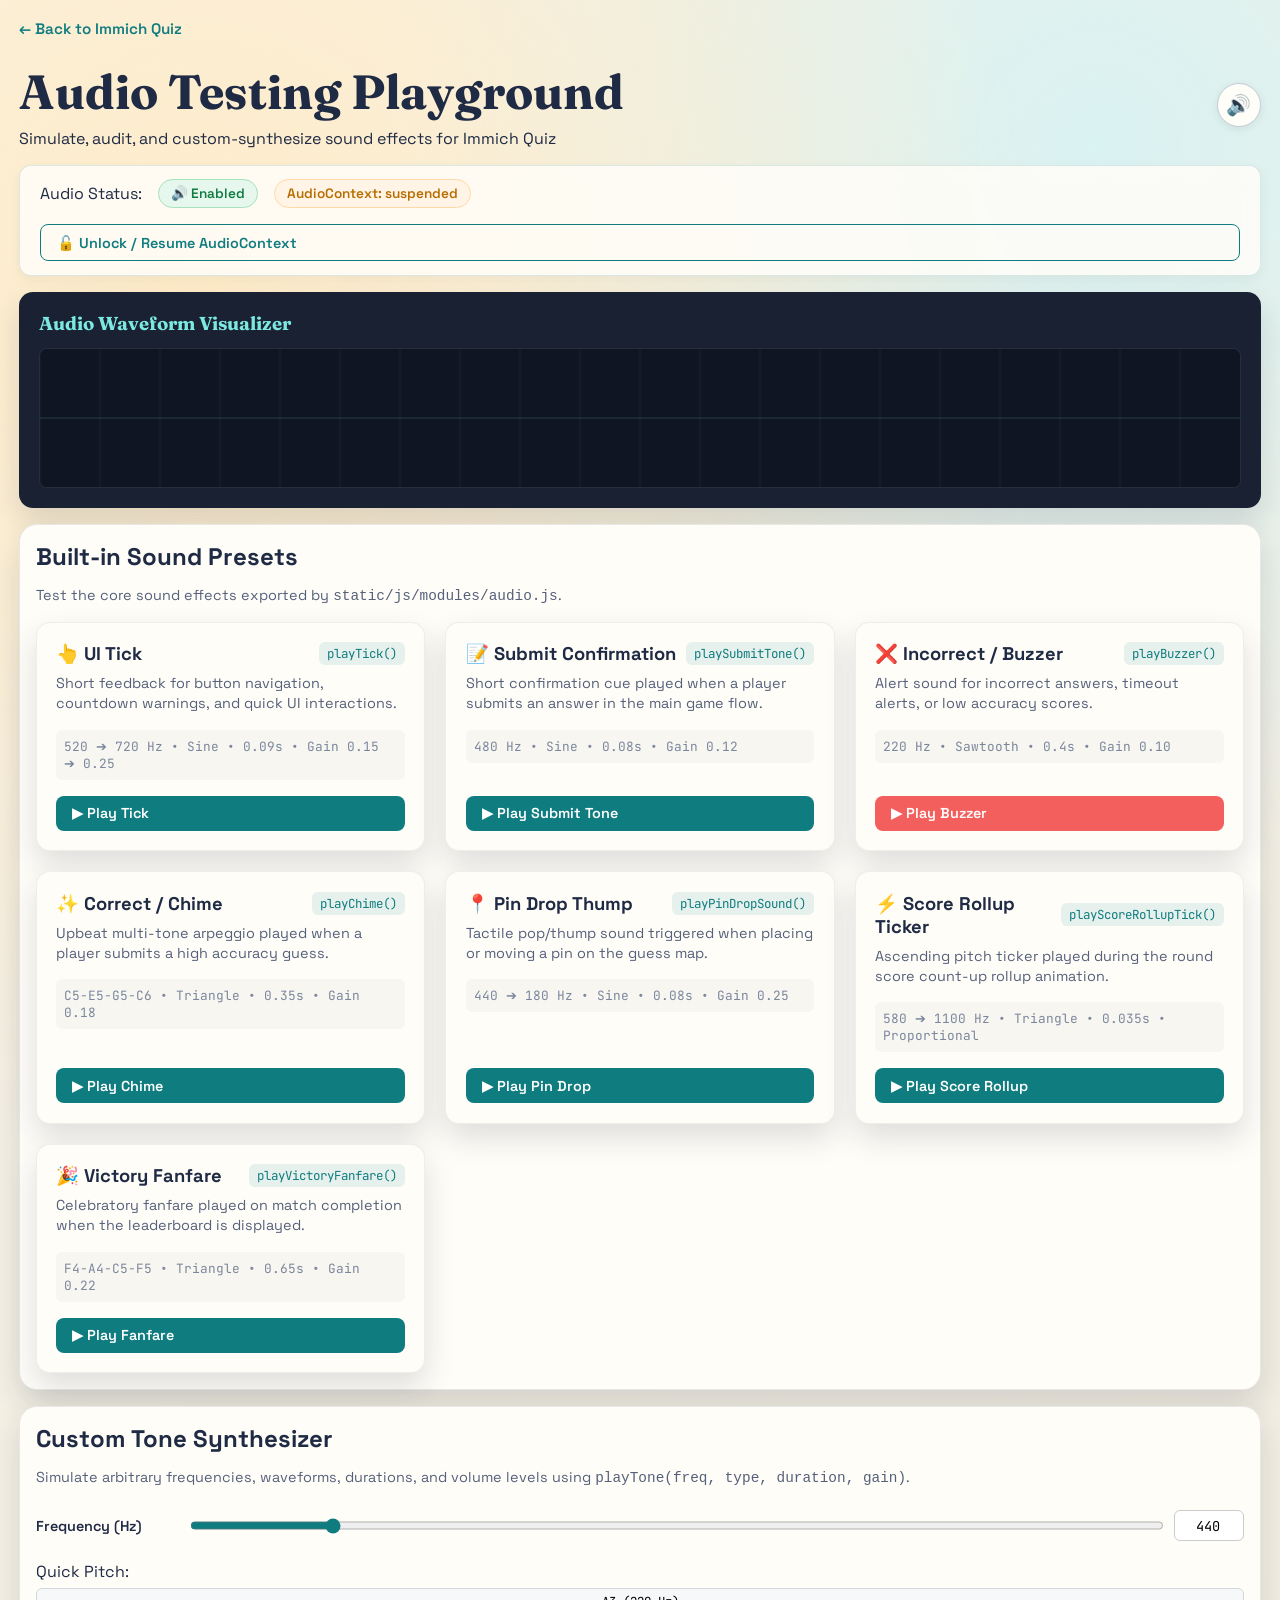
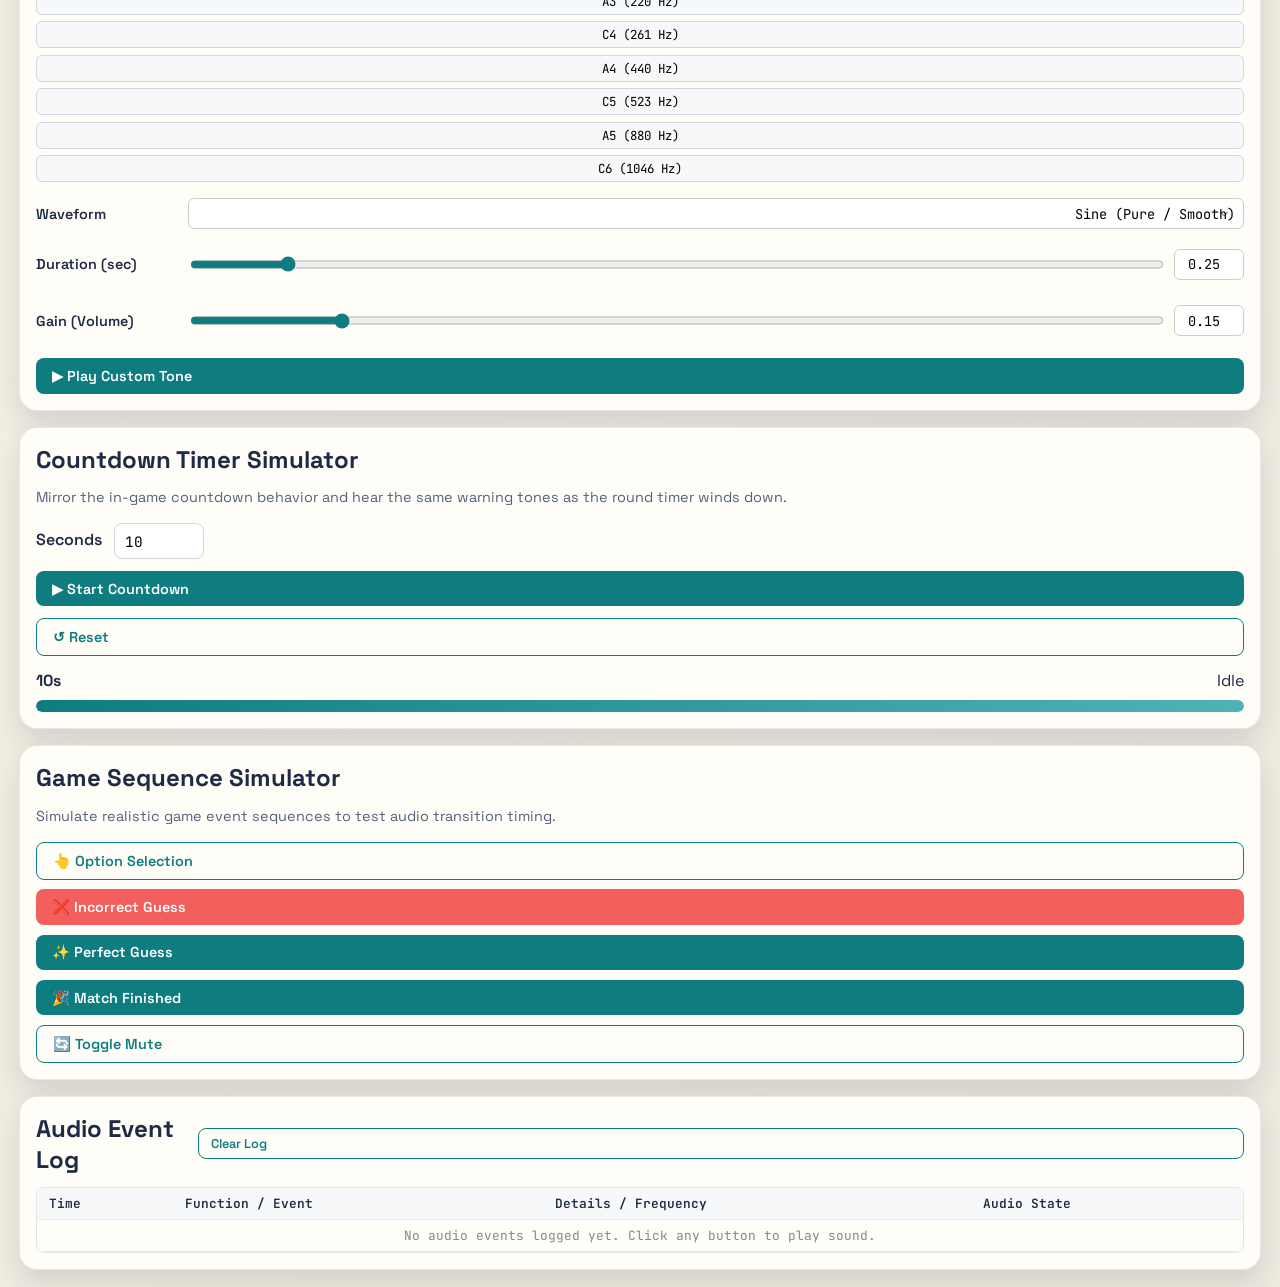
==== static/audio-playground.html @ 2a67af42 "Feature/mobile experiene (#16) ## [2.2.0] - 2026-08-25  ### Added  - **Progressive Web App (PWA) Sup" ====
<!DOCTYPE html>
<html lang="en">
<head>
  <meta charset="UTF-8" />
  <meta name="viewport" content="width=device-width, initial-scale=1.0, viewport-fit=cover" />
  <title>Audio Testing Playground — Immich Quiz</title>
  <meta name="theme-color" content="#0f172a" />
  <link rel="preconnect" href="https://fonts.googleapis.com" />
  <link rel="preconnect" href="https://fonts.gstatic.com" crossorigin />
  <link
    href="https://fonts.googleapis.com/css2?family=Space+Grotesk:wght@400;500;700&family=Fraunces:opsz,wght@9..144,600&family=JetBrains+Mono:wght@400;500&display=swap"
    rel="stylesheet" />
  <!-- Favicon and App Icons -->
  <link rel="icon" type="image/svg+xml" href="/static/favicon.svg" />
  <link rel="icon" type="image/png" sizes="32x32" href="/static/favicons/favicon-32x32.png" />
  <link rel="icon" type="image/png" sizes="16x16" href="/static/favicons/favicon-16x16.png" />
  <link rel="shortcut icon" href="/static/favicons/favicon.ico" />
  <link rel="apple-touch-icon" sizes="180x180" href="/static/favicons/apple-touch-icon.png" />
  <!-- Web App Manifest -->
  <link rel="manifest" href="/manifest.webmanifest" />
  <link rel="stylesheet" href="/static/css/style.css" />
  <style>
    .playground-grid {
      display: grid;
      grid-template-columns: repeat(auto-fit, minmax(320px, 1fr));
      gap: 1.25rem;
      margin-top: 1rem;
    }
    
    .status-bar {
      display: flex;
      align-items: center;
      justify-content: space-between;
      flex-wrap: wrap;
      gap: 1rem;
      background: rgba(255, 253, 248, 0.85);
      backdrop-filter: blur(8px);
      padding: 0.85rem 1.25rem;
      border-radius: 12px;
      border: 1px solid rgba(15, 124, 127, 0.15);
      box-shadow: 0 4px 12px rgba(0, 0, 0, 0.05);
    }
    
    .status-items {
      display: flex;
      align-items: center;
      gap: 1rem;
      flex-wrap: wrap;
    }
    
    .badge {
      display: inline-flex;
      align-items: center;
      gap: 0.4rem;
      padding: 0.3rem 0.75rem;
      border-radius: 20px;
      font-size: 0.85rem;
      font-weight: 600;
    }
    
    .badge-running {
      background: #e6f7ed;
      color: #107c41;
      border: 1px solid #a3e2bb;
    }
    
    .badge-suspended {
      background: #fff4e5;
      color: #b76e00;
      border: 1px solid #ffd8a8;
    }
    
    .badge-muted {
      background: #ffebe9;
      color: #c5221f;
      border: 1px solid #f8b4b1;
    }
    
    .preset-card {
      display: flex;
      flex-direction: column;
      justify-content: space-between;
      padding: 1.2rem;
      border-radius: 14px;
      background: var(--card);
      border: 1px solid rgba(0,0,0,0.06);
      box-shadow: var(--shadow);
      transition: transform 0.2s ease, box-shadow 0.2s ease;
    }
    
    .preset-card:hover {
      transform: translateY(-2px);
      box-shadow: 0 18px 36px rgba(23, 32, 58, 0.18);
    }
    
    .preset-header {
      display: flex;
      align-items: center;
      justify-content: space-between;
      margin-bottom: 0.5rem;
    }
    
    .preset-title {
      font-weight: 700;
      font-size: 1.15rem;
      margin: 0;
      color: var(--ink);
    }
    
    .preset-badge {
      font-family: "JetBrains Mono", monospace;
      font-size: 0.78rem;
      background: rgba(15, 124, 127, 0.1);
      color: var(--accent);
      padding: 0.2rem 0.5rem;
      border-radius: 6px;
    }
    
    .preset-desc {
      font-size: 0.9rem;
      color: #55607a;
      margin: 0.4rem 0 1rem 0;
      line-height: 1.4;
    }
    
    .preset-meta {
      font-family: "JetBrains Mono", monospace;
      font-size: 0.8rem;
      color: #7b879d;
      margin-bottom: 1rem;
      background: #f8f6f0;
      padding: 0.5rem;
      border-radius: 6px;
    }

    .synth-control-group {
      display: grid;
      grid-template-columns: 140px 1fr 70px;
      align-items: center;
      gap: 0.75rem;
      margin-bottom: 0.85rem;
    }
    
    .synth-control-group label {
      font-weight: 600;
      font-size: 0.9rem;
      margin: 0;
    }

    .synth-control-group input[type="range"] {
      width: 100%;
      accent-color: var(--accent);
      cursor: pointer;
    }

    .synth-control-group input[type="number"], .synth-control-group select {
      padding: 0.35rem 0.5rem;
      border-radius: 6px;
      border: 1px solid #ccc;
      font-family: "JetBrains Mono", monospace;
      font-size: 0.85rem;
      text-align: right;
    }

    .pitch-presets {
      display: flex;
      flex-wrap: wrap;
      gap: 0.4rem;
      margin-bottom: 1rem;
    }

    .pitch-btn {
      padding: 0.25rem 0.55rem;
      border-radius: 6px;
      border: 1px solid #d0d7de;
      background: #f6f8fa;
      font-family: "JetBrains Mono", monospace;
      font-size: 0.78rem;
      cursor: pointer;
      transition: background 0.15s ease;
    }

    .pitch-btn:hover {
      background: #e1e4e8;
      border-color: var(--accent);
      color: var(--accent);
    }

    .visualizer-card {
      background: #192132;
      color: #fff;
      border-radius: 14px;
      padding: 1.25rem;
      box-shadow: var(--shadow);
    }

    .countdown-controls {
      display: flex;
      flex-wrap: wrap;
      gap: 0.75rem;
      align-items: center;
      margin-bottom: 0.85rem;
    }

    .countdown-controls input[type="number"] {
      width: 90px;
      padding: 0.45rem 0.6rem;
      border-radius: 8px;
      border: 1px solid #d0d7de;
      font-family: "JetBrains Mono", monospace;
      font-size: 0.9rem;
    }

    .countdown-track {
      width: 100%;
      height: 12px;
      border-radius: 999px;
      background: rgba(15, 124, 127, 0.14);
      overflow: hidden;
      margin-top: 0.6rem;
    }

    .countdown-fill {
      height: 100%;
      width: 100%;
      border-radius: inherit;
      background: linear-gradient(90deg, var(--accent) 0%, #4fb3b6 100%);
      transition: width 0.2s ease;
    }

    .countdown-fill.is-warning {
      background: linear-gradient(90deg, #f59e0b 0%, #fbbf24 100%);
    }

    .countdown-fill.is-critical {
      background: linear-gradient(90deg, #dc2626 0%, #ef4444 100%);
    }

    .visualizer-card h3 {
      margin-top: 0;
      margin-bottom: 0.8rem;
      font-family: "Fraunces", serif;
      color: #7ce8e2;
    }

    .visualizer-canvas {
      width: 100%;
      height: 140px;
      background: #0f1522;
      border-radius: 8px;
      display: block;
      border: 1px solid rgba(255,255,255,0.1);
    }

    .sim-buttons {
      display: flex;
      flex-wrap: wrap;
      gap: 0.6rem;
      margin-top: 0.5rem;
    }

    .btn-sim {
      padding: 0.55rem 1rem;
      border-radius: 8px;
      border: none;
      background: var(--accent);
      color: white;
      font-weight: 600;
      font-size: 0.9rem;
      cursor: pointer;
      display: inline-flex;
      align-items: center;
      gap: 0.4rem;
      transition: transform 0.15s ease, background 0.15s ease;
    }

    .btn-sim:hover {
      background: #0b5e60;
      transform: translateY(-1px);
    }

    .btn-sim-alt {
      background: var(--accent-2);
    }

    .btn-sim-alt:hover {
      background: #d44340;
    }

    .btn-sim-outline {
      background: transparent;
      border: 1px solid var(--accent);
      color: var(--accent);
    }

    .btn-sim-outline:hover {
      background: rgba(15, 124, 127, 0.08);
    }

    .log-table-wrap {
      max-height: 220px;
      overflow-y: auto;
      border: 1px solid #e1e4e8;
      border-radius: 8px;
      margin-top: 0.75rem;
    }

    .log-table {
      width: 100%;
      border-collapse: collapse;
      font-family: "JetBrains Mono", monospace;
      font-size: 0.8rem;
    }

    .log-table th, .log-table td {
      padding: 0.45rem 0.75rem;
      text-align: left;
      border-bottom: 1px solid #eaecef;
    }

    .log-table th {
      background: #f6f8fa;
      position: sticky;
      top: 0;
      font-weight: 600;
      color: var(--ink);
    }

    .log-table tr:nth-child(even) {
      background: #fafbfc;
    }

    .nav-back {
      display: inline-flex;
      align-items: center;
      gap: 0.4rem;
      color: var(--accent);
      text-decoration: none;
      font-weight: 600;
      font-size: 0.95rem;
      margin-bottom: 0.5rem;
    }

    .nav-back:hover {
      text-decoration: underline;
    }
  </style>
</head>
<body>
  <div class="bg-shape bg-1"></div>
  <div class="bg-shape bg-2"></div>

  <main class="app-shell">
    <a href="/" class="nav-back">← Back to Immich Quiz</a>
    
    <header class="app-header">
      <div class="header-main">
        <h1>Audio Testing Playground</h1>
        <p>Simulate, audit, and custom-synthesize sound effects for Immich Quiz</p>
      </div>
      <button type="button" id="audio-toggle-btn" class="audio-toggle-btn" title="Toggle Sound Effects" aria-label="Toggle Sound Effects">
        <span id="audio-icon">🔊</span>
      </button>
    </header>

    <!-- Audio Context & System Status Bar -->
    <div class="status-bar">
      <div class="status-items">
        <span>Audio Status:</span>
        <span id="audio-enabled-badge" class="badge badge-running">🔊 Enabled</span>
        <span id="audio-ctx-badge" class="badge badge-suspended">AudioContext: Suspended</span>
      </div>
      <button type="button" id="unlock-audio-btn" class="btn-sim btn-sim-outline">
        🔓 Unlock / Resume AudioContext
      </button>
    </div>

    <!-- Real-time Visualizer Canvas -->
    <section class="visualizer-card">
      <h3>Audio Waveform Visualizer</h3>
      <canvas id="visualizer-canvas" class="visualizer-canvas" width="800" height="140"></canvas>
    </section>

    <!-- Preset Sounds Grid -->
    <section class="card">
      <h2>Built-in Sound Presets</h2>
      <p class="preset-desc">Test the core sound effects exported by <code>static/js/modules/audio.js</code>.</p>

      <div class="playground-grid">
        <!-- Tick -->
        <div class="preset-card">
          <div>
            <div class="preset-header">
              <h3 class="preset-title">👆 UI Tick</h3>
              <span class="preset-badge">playTick()</span>
            </div>
            <p class="preset-desc">Short feedback for button navigation, countdown warnings, and quick UI interactions.</p>
            <div class="preset-meta">520 ➔ 720 Hz • Sine • 0.09s • Gain 0.15 ➔ 0.25</div>
          </div>
          <button type="button" id="play-tick-btn" class="btn-sim">▶ Play Tick</button>
        </div>

        <!-- Submit Tone -->
        <div class="preset-card">
          <div>
            <div class="preset-header">
              <h3 class="preset-title">📝 Submit Confirmation</h3>
              <span class="preset-badge">playSubmitTone()</span>
            </div>
            <p class="preset-desc">Short confirmation cue played when a player submits an answer in the main game flow.</p>
            <div class="preset-meta">480 Hz • Sine • 0.08s • Gain 0.12</div>
          </div>
          <button type="button" id="play-submit-btn" class="btn-sim">▶ Play Submit Tone</button>
        </div>

        <!-- Buzzer -->
        <div class="preset-card">
          <div>
            <div class="preset-header">
              <h3 class="preset-title">❌ Incorrect / Buzzer</h3>
              <span class="preset-badge">playBuzzer()</span>
            </div>
            <p class="preset-desc">Alert sound for incorrect answers, timeout alerts, or low accuracy scores.</p>
            <div class="preset-meta">220 Hz • Sawtooth • 0.4s • Gain 0.10</div>
          </div>
          <button type="button" id="play-buzzer-btn" class="btn-sim btn-sim-alt">▶ Play Buzzer</button>
        </div>

        <!-- Chime -->
        <div class="preset-card">
          <div>
            <div class="preset-header">
              <h3 class="preset-title">✨ Correct / Chime</h3>
              <span class="preset-badge">playChime()</span>
            </div>
            <p class="preset-desc">Upbeat multi-tone arpeggio played when a player submits a high accuracy guess.</p>
            <div class="preset-meta">C5-E5-G5-C6 • Triangle • 0.35s • Gain 0.18</div>
          </div>
          <button type="button" id="play-chime-btn" class="btn-sim">▶ Play Chime</button>
        </div>

        <!-- Pin Drop -->
        <div class="preset-card">
          <div>
            <div class="preset-header">
              <h3 class="preset-title">📍 Pin Drop Thump</h3>
              <span class="preset-badge">playPinDropSound()</span>
            </div>
            <p class="preset-desc">Tactile pop/thump sound triggered when placing or moving a pin on the guess map.</p>
            <div class="preset-meta">440 ➔ 180 Hz • Sine • 0.08s • Gain 0.25</div>
          </div>
          <button type="button" id="play-pin-btn" class="btn-sim">▶ Play Pin Drop</button>
        </div>

        <!-- Score Rollup -->
        <div class="preset-card">
          <div>
            <div class="preset-header">
              <h3 class="preset-title">⚡ Score Rollup Ticker</h3>
              <span class="preset-badge">playScoreRollupTick()</span>
            </div>
            <p class="preset-desc">Ascending pitch ticker played during the round score count-up rollup animation.</p>
            <div class="preset-meta">580 ➔ 1100 Hz • Triangle • 0.035s • Proportional</div>
          </div>
          <button type="button" id="play-rollup-btn" class="btn-sim">▶ Play Score Rollup</button>
        </div>

        <!-- Fanfare -->
        <div class="preset-card">
          <div>
            <div class="preset-header">
              <h3 class="preset-title">🎉 Victory Fanfare</h3>
              <span class="preset-badge">playVictoryFanfare()</span>
            </div>
            <p class="preset-desc">Celebratory fanfare played on match completion when the leaderboard is displayed.</p>
            <div class="preset-meta">F4-A4-C5-F5 • Triangle • 0.65s • Gain 0.22</div>
          </div>
          <button type="button" id="play-fanfare-btn" class="btn-sim">▶ Play Fanfare</button>
        </div>
      </div>
    </section>

    <!-- Custom Synthesizer Controls -->
    <section class="card">
      <h2>Custom Tone Synthesizer</h2>
      <p class="preset-desc">Simulate arbitrary frequencies, waveforms, durations, and volume levels using <code>playTone(freq, type, duration, gain)</code>.</p>

      <div class="synth-control-group">
        <label for="synth-freq">Frequency (Hz)</label>
        <input type="range" id="synth-freq" min="50" max="3000" step="5" value="440" />
        <input type="number" id="synth-freq-num" min="50" max="4000" value="440" />
      </div>

      <div class="pitch-presets">
        <span>Quick Pitch:</span>
        <button type="button" class="pitch-btn" data-freq="220">A3 (220 Hz)</button>
        <button type="button" class="pitch-btn" data-freq="261.63">C4 (261 Hz)</button>
        <button type="button" class="pitch-btn" data-freq="440">A4 (440 Hz)</button>
        <button type="button" class="pitch-btn" data-freq="523.25">C5 (523 Hz)</button>
        <button type="button" class="pitch-btn" data-freq="880">A5 (880 Hz)</button>
        <button type="button" class="pitch-btn" data-freq="1046.5">C6 (1046 Hz)</button>
      </div>

      <div class="synth-control-group">
        <label for="synth-type">Waveform</label>
        <select id="synth-type" style="grid-column: span 2;">
          <option value="sine" selected>Sine (Pure / Smooth)</option>
          <option value="triangle">Triangle (Soft / Flute-like)</option>
          <option value="square">Square (Retro 8-bit)</option>
          <option value="sawtooth">Sawtooth (Buzzer / Harsh)</option>
        </select>
      </div>

      <div class="synth-control-group">
        <label for="synth-duration">Duration (sec)</label>
        <input type="range" id="synth-duration" min="0.01" max="3.0" step="0.05" value="0.25" />
        <input type="number" id="synth-duration-num" min="0.01" max="5.0" step="0.05" value="0.25" />
      </div>

      <div class="synth-control-group">
        <label for="synth-gain">Gain (Volume)</label>
        <input type="range" id="synth-gain" min="0.01" max="1.0" step="0.01" value="0.15" />
        <input type="number" id="synth-gain-num" min="0.01" max="1.0" step="0.01" value="0.15" />
      </div>

      <div style="margin-top: 1rem;">
        <button type="button" id="play-custom-btn" class="btn-sim">▶ Play Custom Tone</button>
      </div>
    </section>

    <!-- Countdown Timer Simulator -->
    <section class="card">
      <h2>Countdown Timer Simulator</h2>
      <p class="preset-desc">Mirror the in-game countdown behavior and hear the same warning tones as the round timer winds down.</p>

      <div class="countdown-controls">
        <label for="countdown-seconds">Seconds</label>
        <input type="number" id="countdown-seconds" min="1" max="60" value="10" />
        <button type="button" id="start-countdown-btn" class="btn-sim">▶ Start Countdown</button>
        <button type="button" id="reset-countdown-btn" class="btn-sim btn-sim-outline">↺ Reset</button>
      </div>

      <div style="display: flex; justify-content: space-between; align-items: center; gap: 0.75rem; flex-wrap: wrap; margin-top: 0.2rem;">
        <strong id="countdown-display">10s</strong>
        <span id="countdown-status">Idle</span>
      </div>
      <div class="countdown-track" aria-hidden="true">
        <div id="countdown-fill" class="countdown-fill"></div>
      </div>
    </section>

    <!-- Game Flow Simulator -->
    <section class="card">
      <h2>Game Sequence Simulator</h2>
      <p class="preset-desc">Simulate realistic game event sequences to test audio transition timing.</p>
      
      <div class="sim-buttons">
        <button type="button" id="sim-click" class="btn-sim btn-sim-outline">👆 Option Selection</button>
        <button type="button" id="sim-wrong" class="btn-sim btn-sim-alt">❌ Incorrect Guess</button>
        <button type="button" id="sim-correct" class="btn-sim">✨ Perfect Guess</button>
        <button type="button" id="sim-victory" class="btn-sim">🎉 Match Finished</button>
        <button type="button" id="sim-toggle" class="btn-sim btn-sim-outline">🔄 Toggle Mute</button>
      </div>
    </section>

    <!-- Audio Log Inspector -->
    <section class="card">
      <div style="display: flex; justify-content: space-between; align-items: center;">
        <h2 style="margin: 0;">Audio Event Log</h2>
        <button type="button" id="clear-log-btn" class="btn-sim btn-sim-outline" style="padding: 0.35rem 0.75rem; font-size: 0.8rem;">Clear Log</button>
      </div>

      <div class="log-table-wrap">
        <table class="log-table">
          <thead>
            <tr>
              <th>Time</th>
              <th>Function / Event</th>
              <th>Details / Frequency</th>
              <th>Audio State</th>
            </tr>
          </thead>
          <tbody id="log-body">
            <tr>
              <td colspan="4" style="text-align: center; color: #888;">No audio events logged yet. Click any button to play sound.</td>
            </tr>
          </tbody>
        </table>
      </div>
    </section>
  </main>

  <script type="module" src="/static/js/audio-playground.js"></script>
</body>
</html>
---- static/css/style.css ----
/* Base styles */
@import "./base/variables.css";
@import "./base/reset.css";
@import "./base/layout.css";

/* Shared Component styles */
@import "./components/buttons.css";
@import "./components/cards.css";
@import "./components/maps.css";
@import "./components/leaderboard.css";
@import "./components/modals.css";
@import "./components/multi_select.css";
@import "./components/filters.css";
@import "./components/range_slider.css";
@import "./components/player_input.css";

/* Game Mode specific styles */
@import "./modes/pinpoint.css";
@import "./modes/album_shuffle.css";
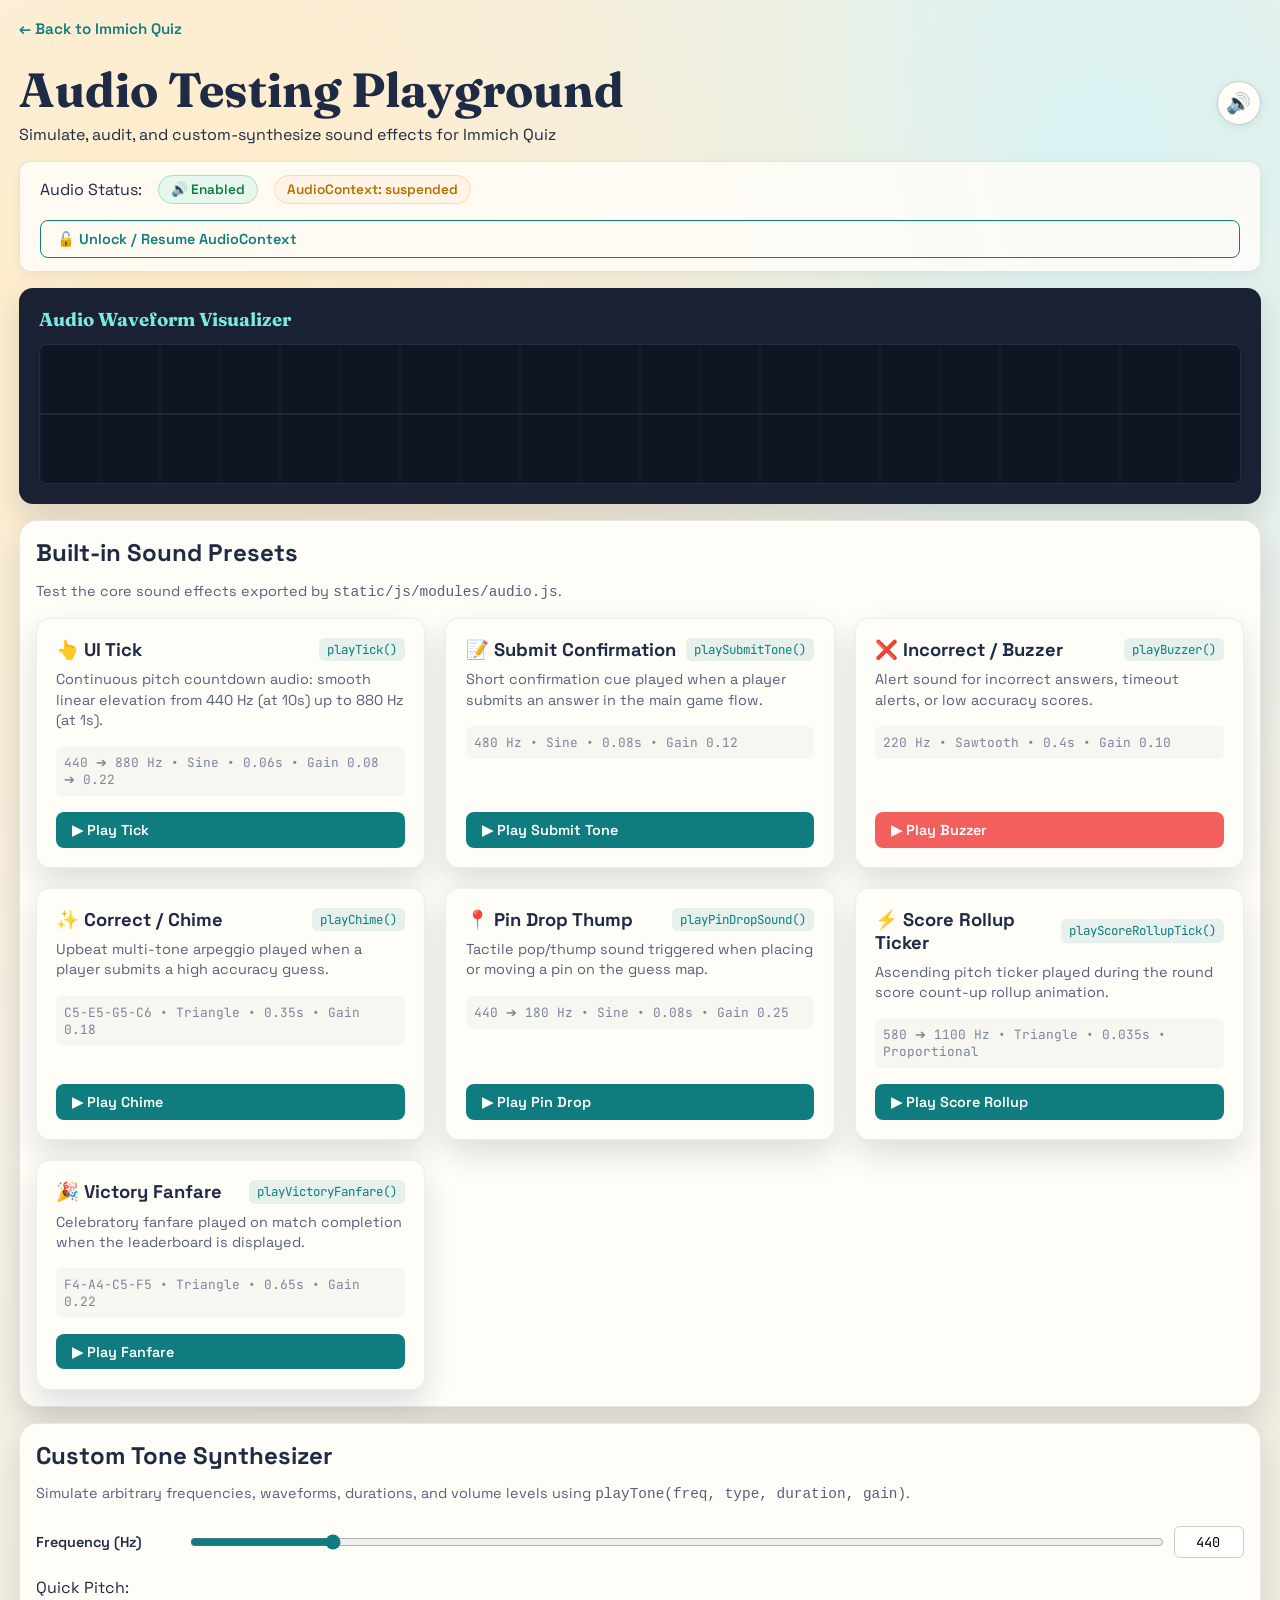
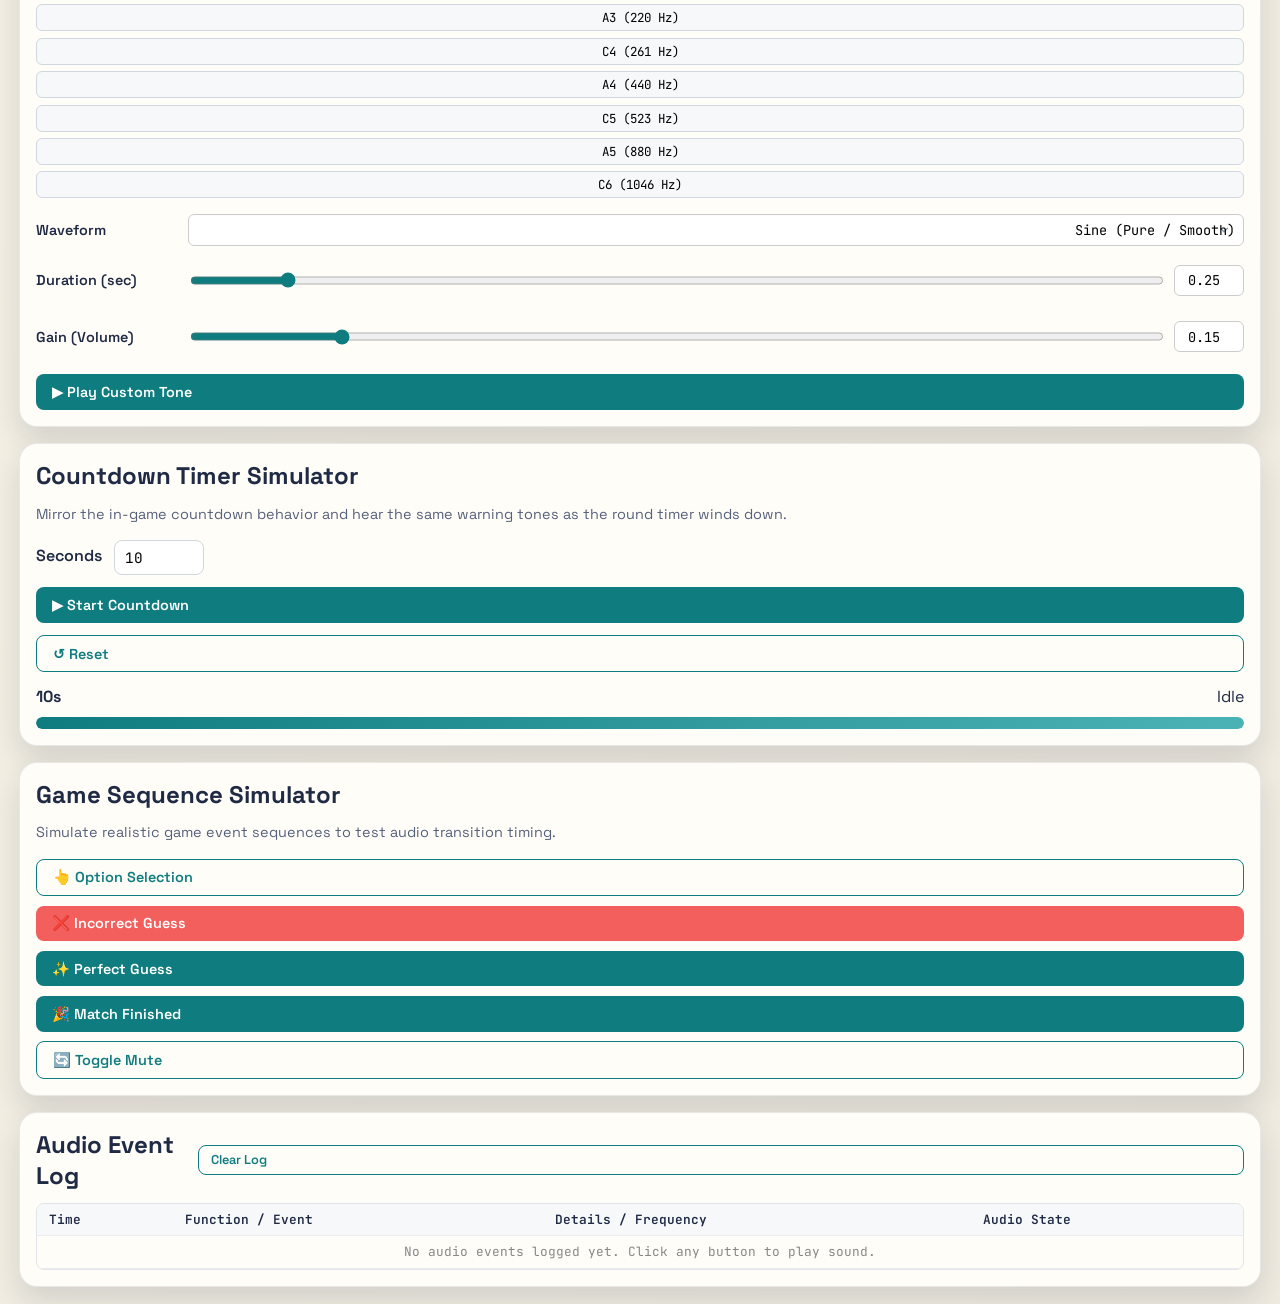
==== commit 60f35dfd: "feat: release v2.3.0 — partial credit scoring, structured logging & 60 FPS countdown timer ## [2.3.0" ====
--- a/static/audio-playground.html
+++ b/static/audio-playground.html
@@ -394,8 +394,8 @@
               <h3 class="preset-title">👆 UI Tick</h3>
               <span class="preset-badge">playTick()</span>
             </div>
-            <p class="preset-desc">Short feedback for button navigation, countdown warnings, and quick UI interactions.</p>
-            <div class="preset-meta">520 ➔ 720 Hz • Sine • 0.09s • Gain 0.15 ➔ 0.25</div>
+            <p class="preset-desc">Continuous pitch countdown audio: smooth linear elevation from 440 Hz (at 10s) up to 880 Hz (at 1s).</p>
+            <div class="preset-meta">440 ➔ 880 Hz • Sine • 0.06s • Gain 0.08 ➔ 0.22</div>
           </div>
           <button type="button" id="play-tick-btn" class="btn-sim">▶ Play Tick</button>
         </div>
--- a/static/css/style.css
+++ b/static/css/style.css
@@ -13,6 +13,7 @@
 @import "./components/filters.css";
 @import "./components/range_slider.css";
 @import "./components/player_input.css";
+@import "./components/timer.css";
 
 /* Game Mode specific styles */
 @import "./modes/pinpoint.css";
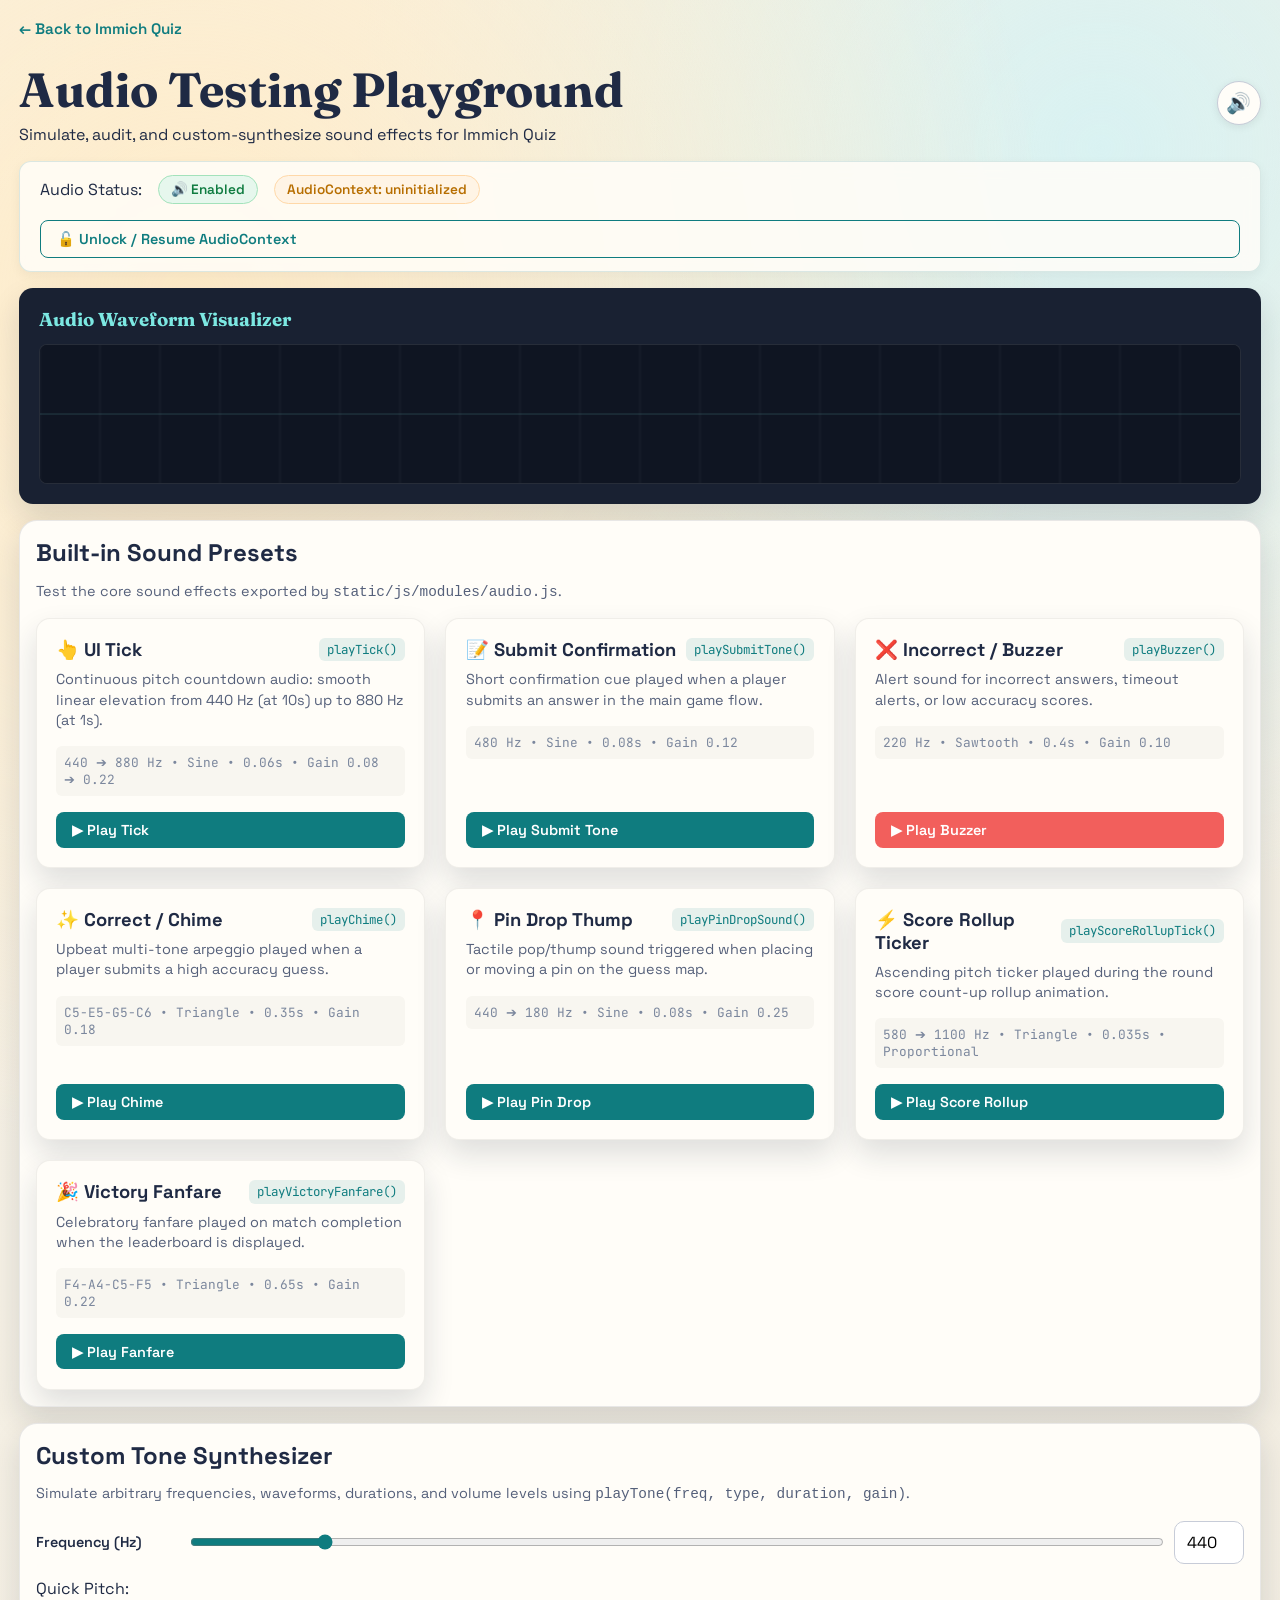
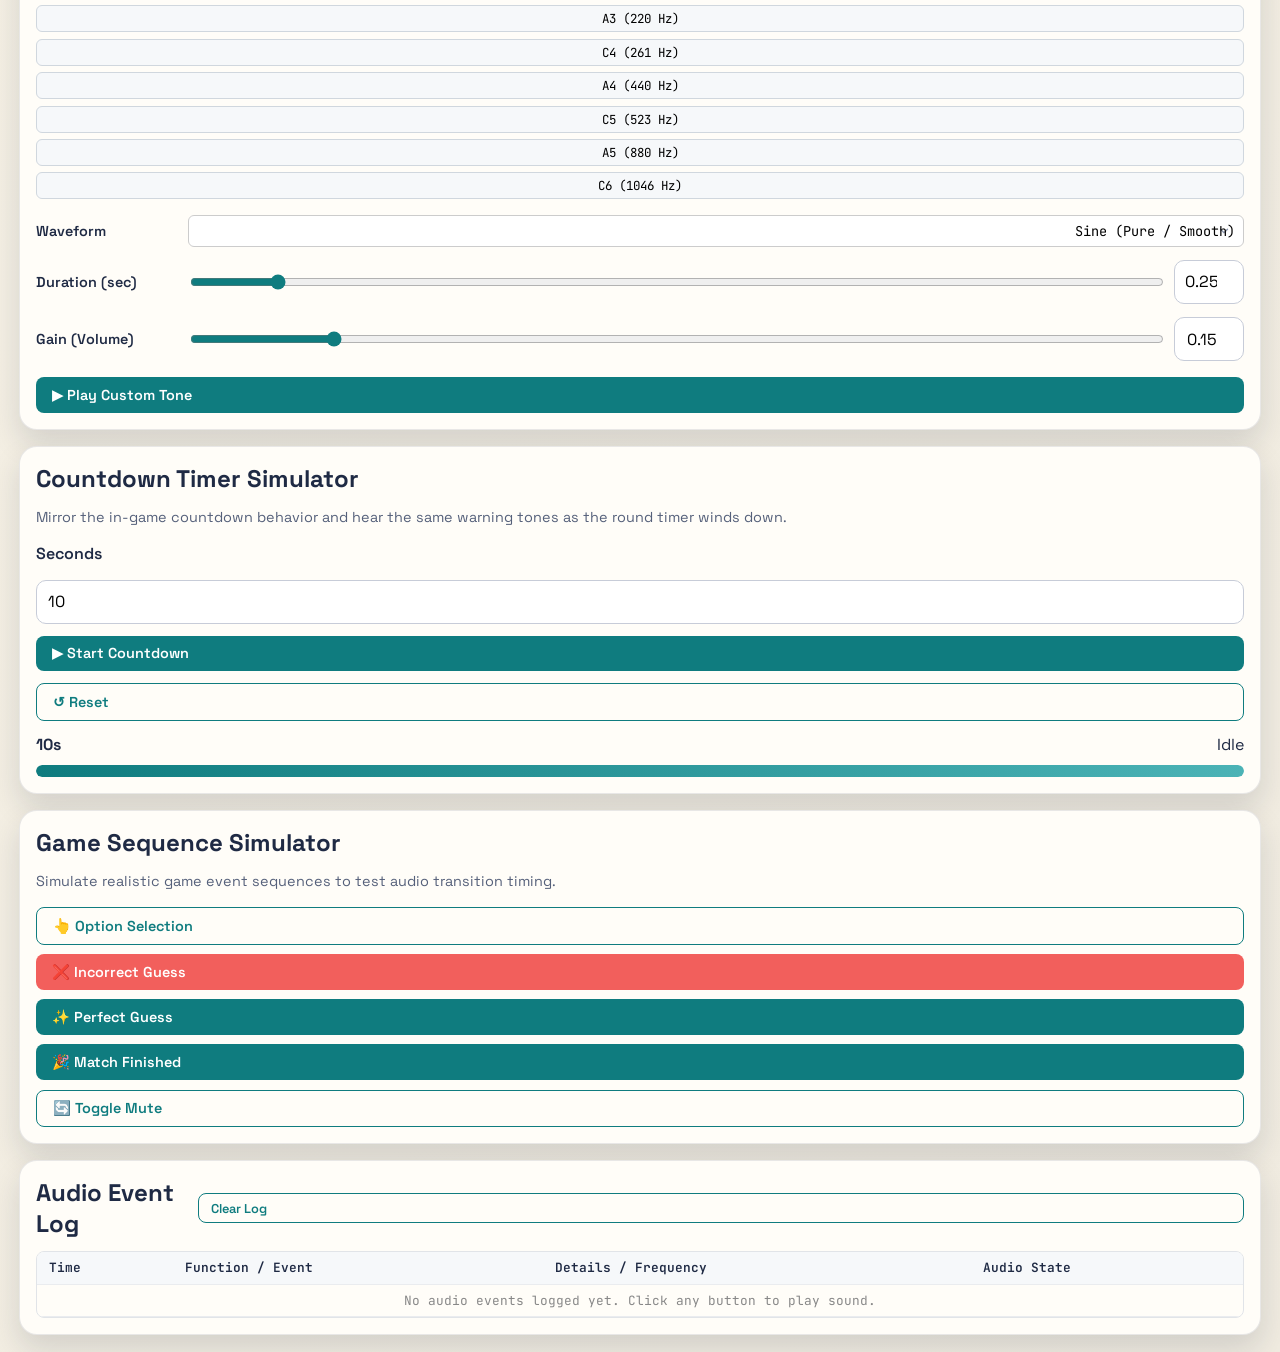
==== commit d42c1f38: "Feature/user auth (#27) ## [3.2.0] - 2026-09-24  ### Added  - **Dark Mode & Theme Switcher**: Full d" ====
--- a/static/audio-playground.html
+++ b/static/audio-playground.html
@@ -19,6 +19,16 @@
   <!-- Web App Manifest -->
   <link rel="manifest" href="/manifest.webmanifest" />
   <link rel="stylesheet" href="/static/css/style.css" />
+  <script>
+    (function () {
+      try {
+        var s = localStorage.getItem("immich_quiz_theme") || "auto";
+        var isDark = s === "dark" || (s === "auto" && window.matchMedia && window.matchMedia("(prefers-color-scheme: dark)").matches);
+        document.documentElement.setAttribute("data-theme", isDark ? "dark" : "light");
+        document.documentElement.setAttribute("data-theme-setting", s);
+      } catch (_) {}
+    })();
+  </script>
   <style>
     .playground-grid {
       display: grid;
--- a/static/css/style.css
+++ b/static/css/style.css
@@ -11,10 +11,21 @@
 @import "./components/modals.css";
 @import "./components/multi_select.css";
 @import "./components/filters.css";
+@import "./components/hub_header.css";
+@import "./components/toolbar.css";
 @import "./components/range_slider.css";
 @import "./components/player_input.css";
 @import "./components/timer.css";
+@import "./components/challenge.css";
+@import "./components/reported.css";
+@import "./components/stats.css";
+@import "./components/round_stage.css";
+@import "./components/reveal_table.css";
+@import "./components/replay.css";
+@import "./components/review_deck.css";
+@import "./components/summary.css";
+@import "./components/auth.css";
 
 /* Game Mode specific styles */
 @import "./modes/pinpoint.css";
-@import "./modes/album_shuffle.css";+@import "./modes/unshuffle.css";
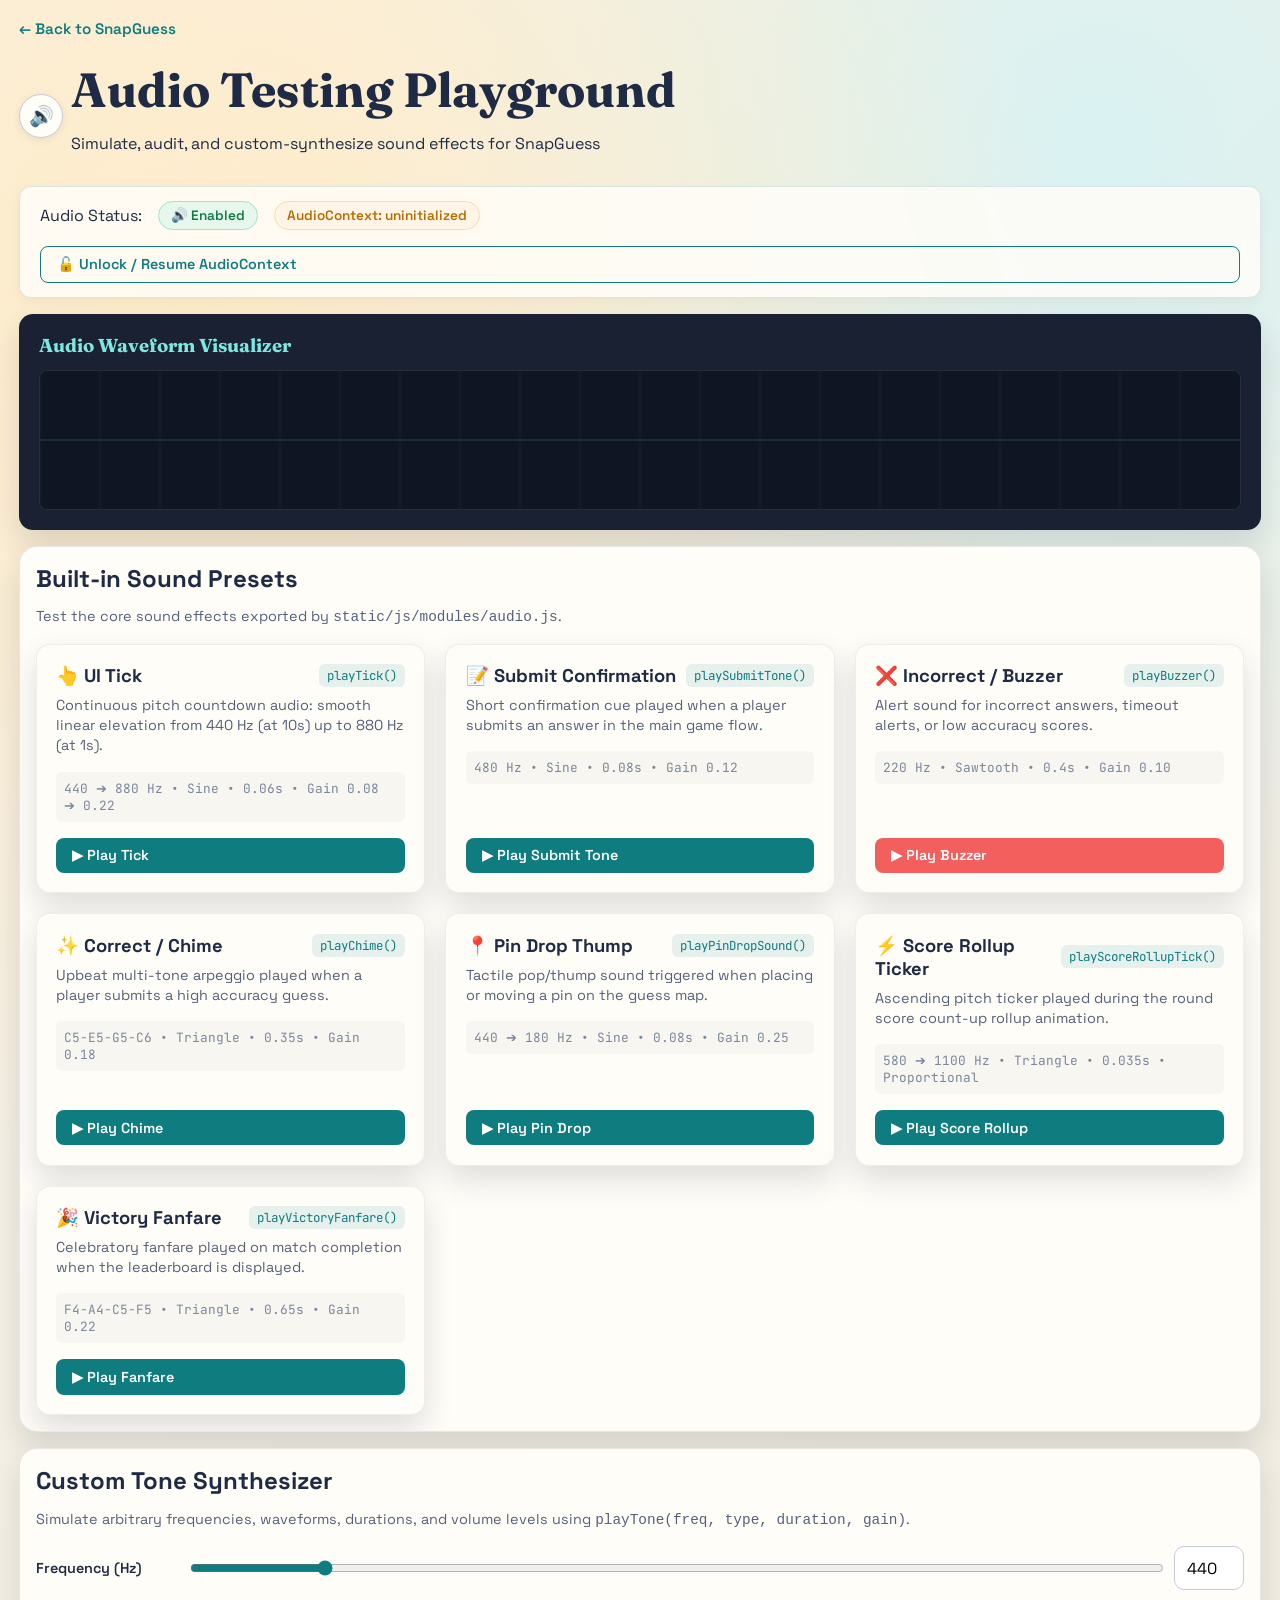
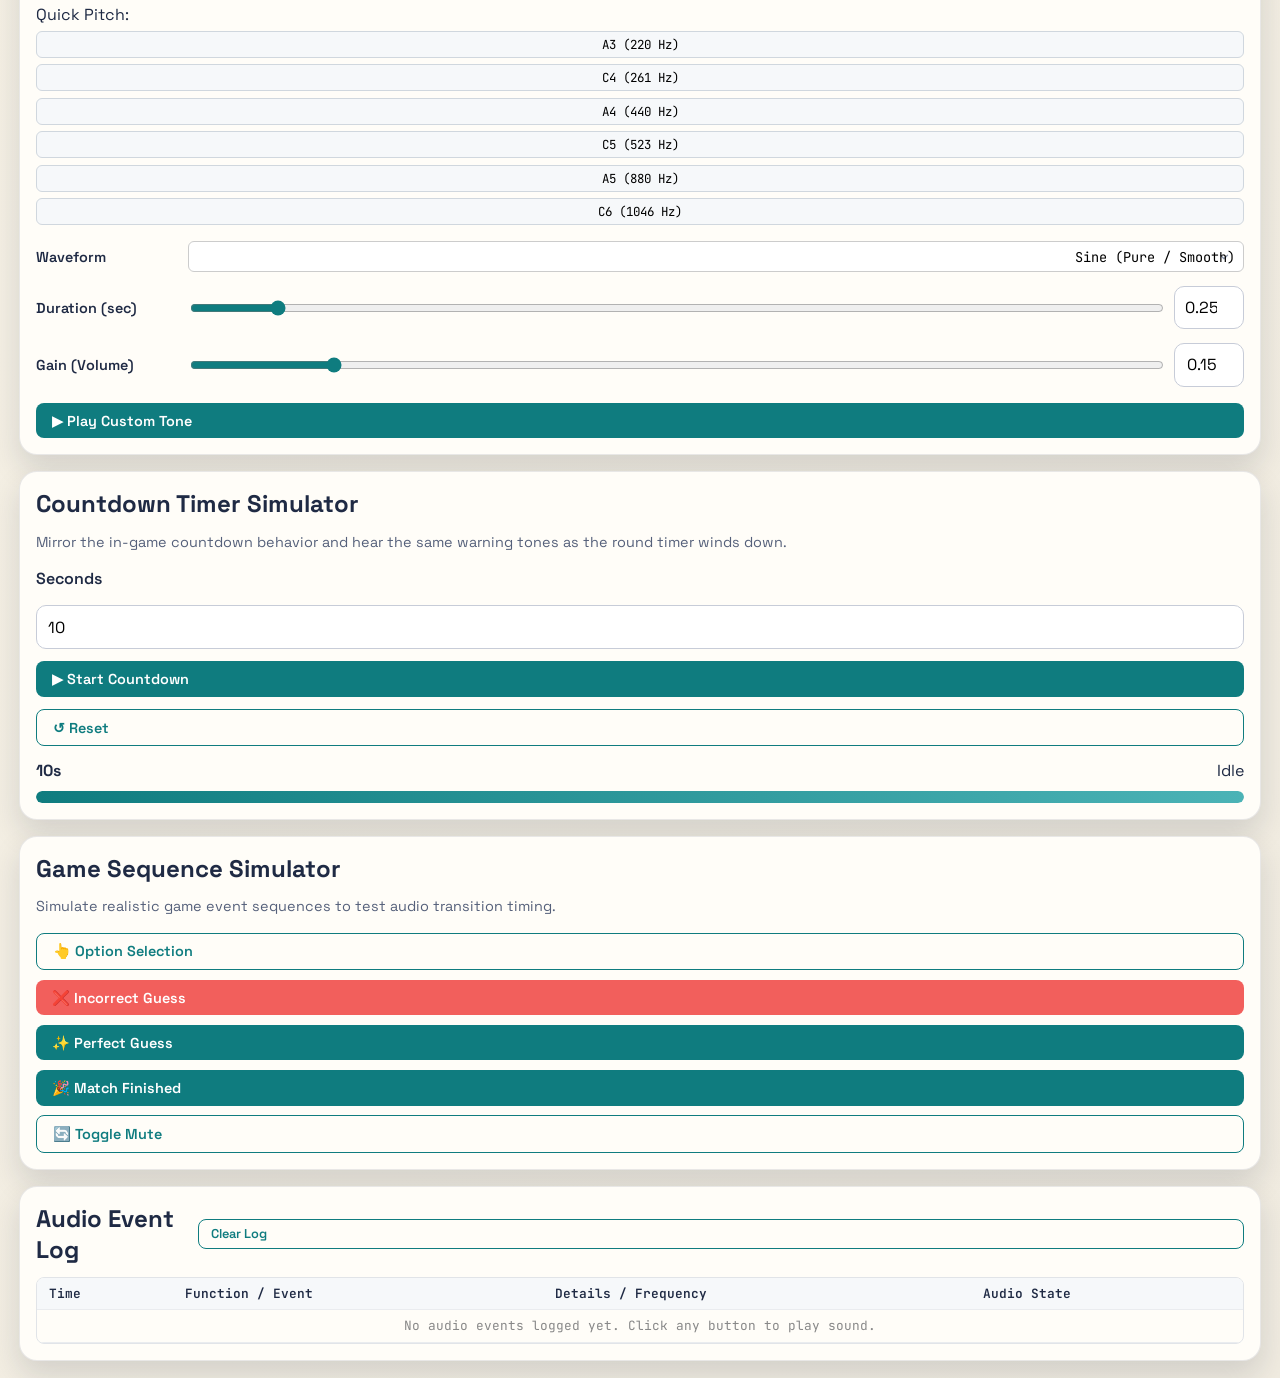
==== commit 0e24e9b0: "rename" ====
--- a/static/audio-playground.html
+++ b/static/audio-playground.html
@@ -3,7 +3,7 @@
 <head>
   <meta charset="UTF-8" />
   <meta name="viewport" content="width=device-width, initial-scale=1.0, viewport-fit=cover" />
-  <title>Audio Testing Playground — Immich Quiz</title>
+  <title>Audio Testing Playground — SnapGuess</title>
   <meta name="theme-color" content="#0f172a" />
   <link rel="preconnect" href="https://fonts.googleapis.com" />
   <link rel="preconnect" href="https://fonts.gstatic.com" crossorigin />
@@ -361,12 +361,12 @@
   <div class="bg-shape bg-2"></div>
 
   <main class="app-shell">
-    <a href="/" class="nav-back">← Back to Immich Quiz</a>
+    <a href="/" class="nav-back">← Back to SnapGuess</a>
     
     <header class="app-header">
       <div class="header-main">
         <h1>Audio Testing Playground</h1>
-        <p>Simulate, audit, and custom-synthesize sound effects for Immich Quiz</p>
+        <p>Simulate, audit, and custom-synthesize sound effects for SnapGuess</p>
       </div>
       <button type="button" id="audio-toggle-btn" class="audio-toggle-btn" title="Toggle Sound Effects" aria-label="Toggle Sound Effects">
         <span id="audio-icon">🔊</span>
--- a/static/css/style.css
+++ b/static/css/style.css
@@ -4,6 +4,7 @@
 @import "./base/layout.css";
 
 /* Shared Component styles */
+@import "./components/avatar.css";
 @import "./components/buttons.css";
 @import "./components/cards.css";
 @import "./components/maps.css";
@@ -25,6 +26,7 @@
 @import "./components/review_deck.css";
 @import "./components/summary.css";
 @import "./components/auth.css";
+@import "./components/pwa.css";
 
 /* Game Mode specific styles */
 @import "./modes/pinpoint.css";
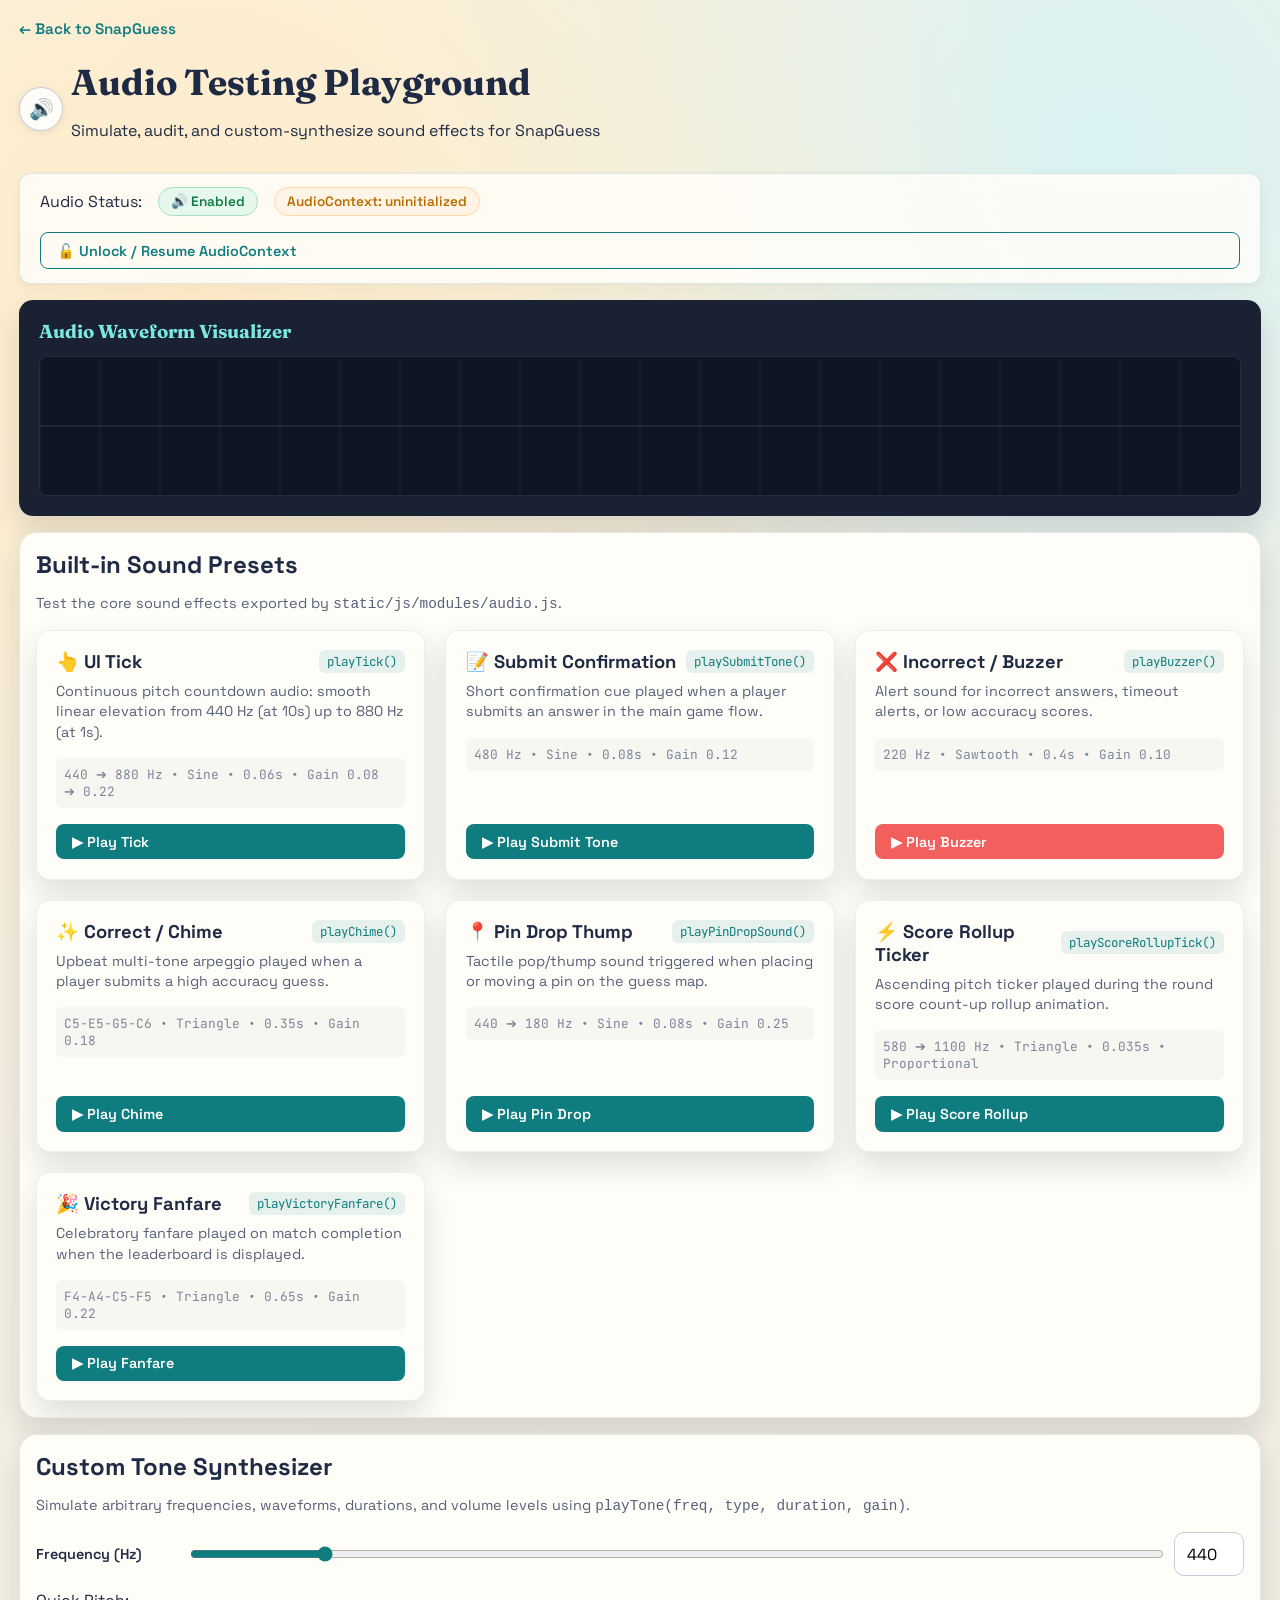
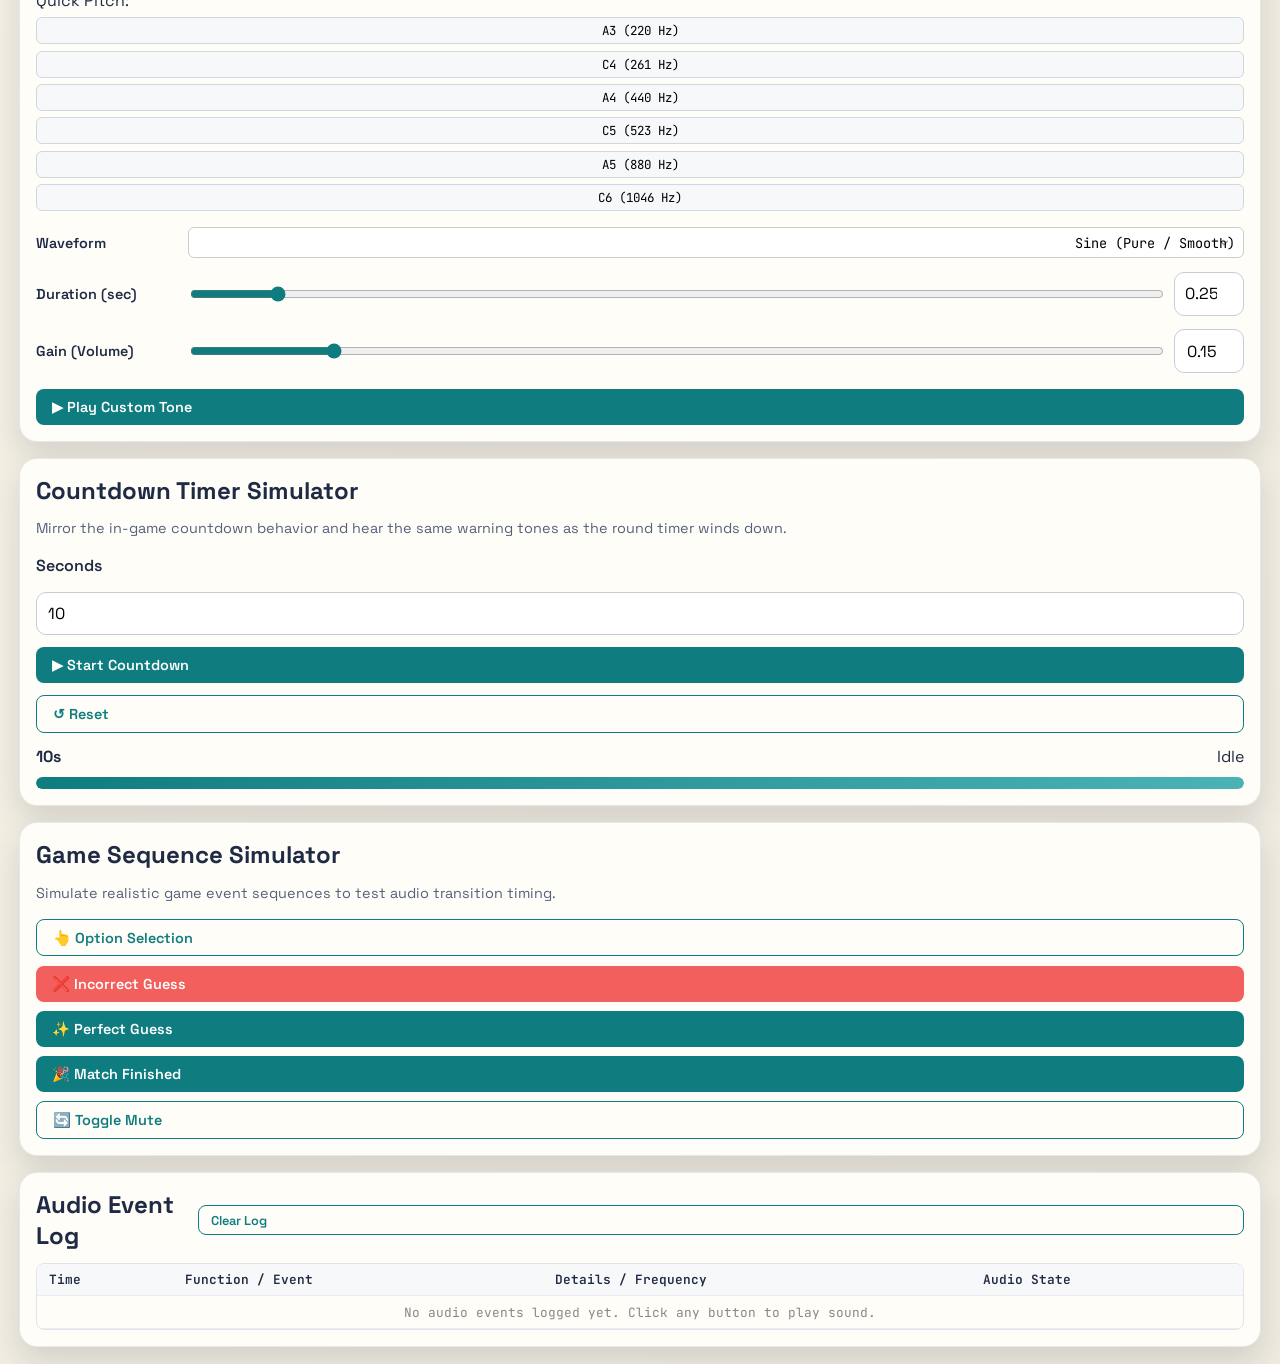
==== commit e9645a17: "remove old references" ====
--- a/static/audio-playground.html
+++ b/static/audio-playground.html
@@ -22,7 +22,7 @@
   <script>
     (function () {
       try {
-        var s = localStorage.getItem("immich_quiz_theme") || "auto";
+        var s = localStorage.getItem("snapguess_theme") || "auto";
         var isDark = s === "dark" || (s === "auto" && window.matchMedia && window.matchMedia("(prefers-color-scheme: dark)").matches);
         document.documentElement.setAttribute("data-theme", isDark ? "dark" : "light");
         document.documentElement.setAttribute("data-theme-setting", s);
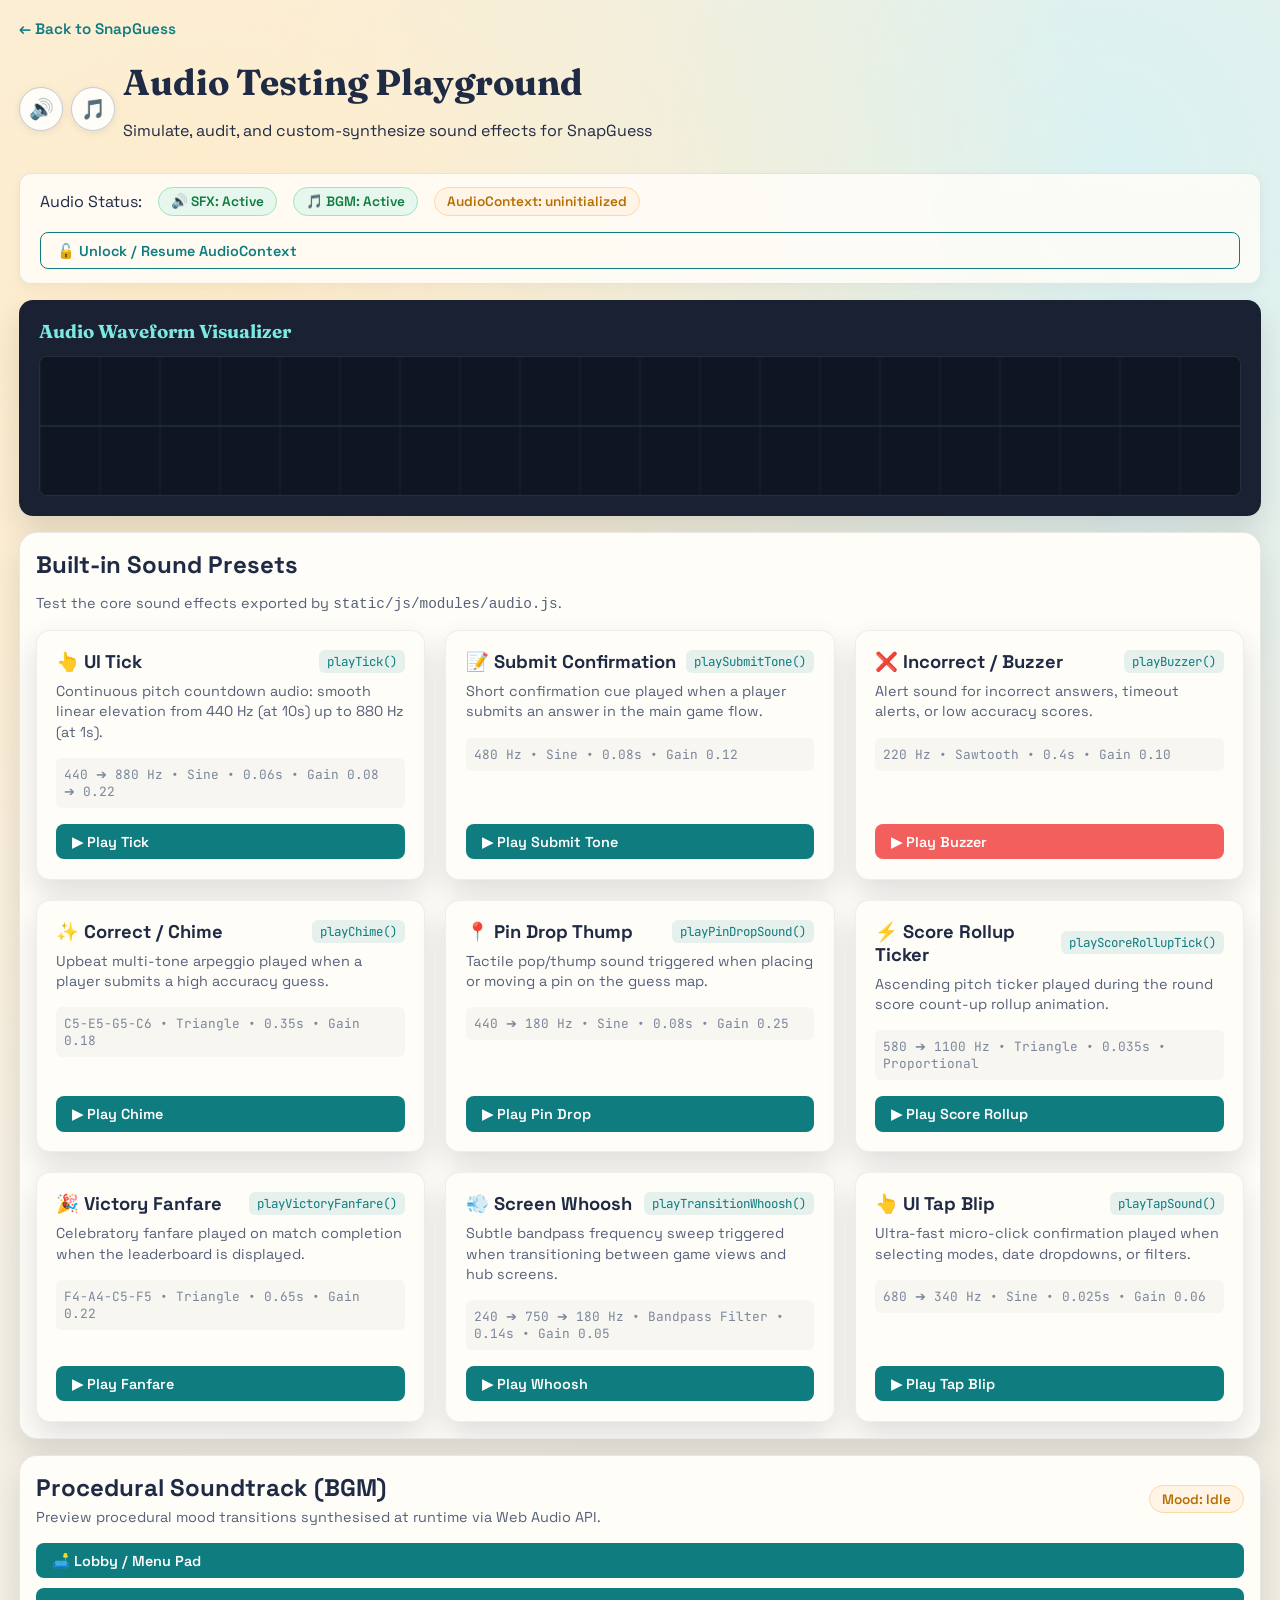
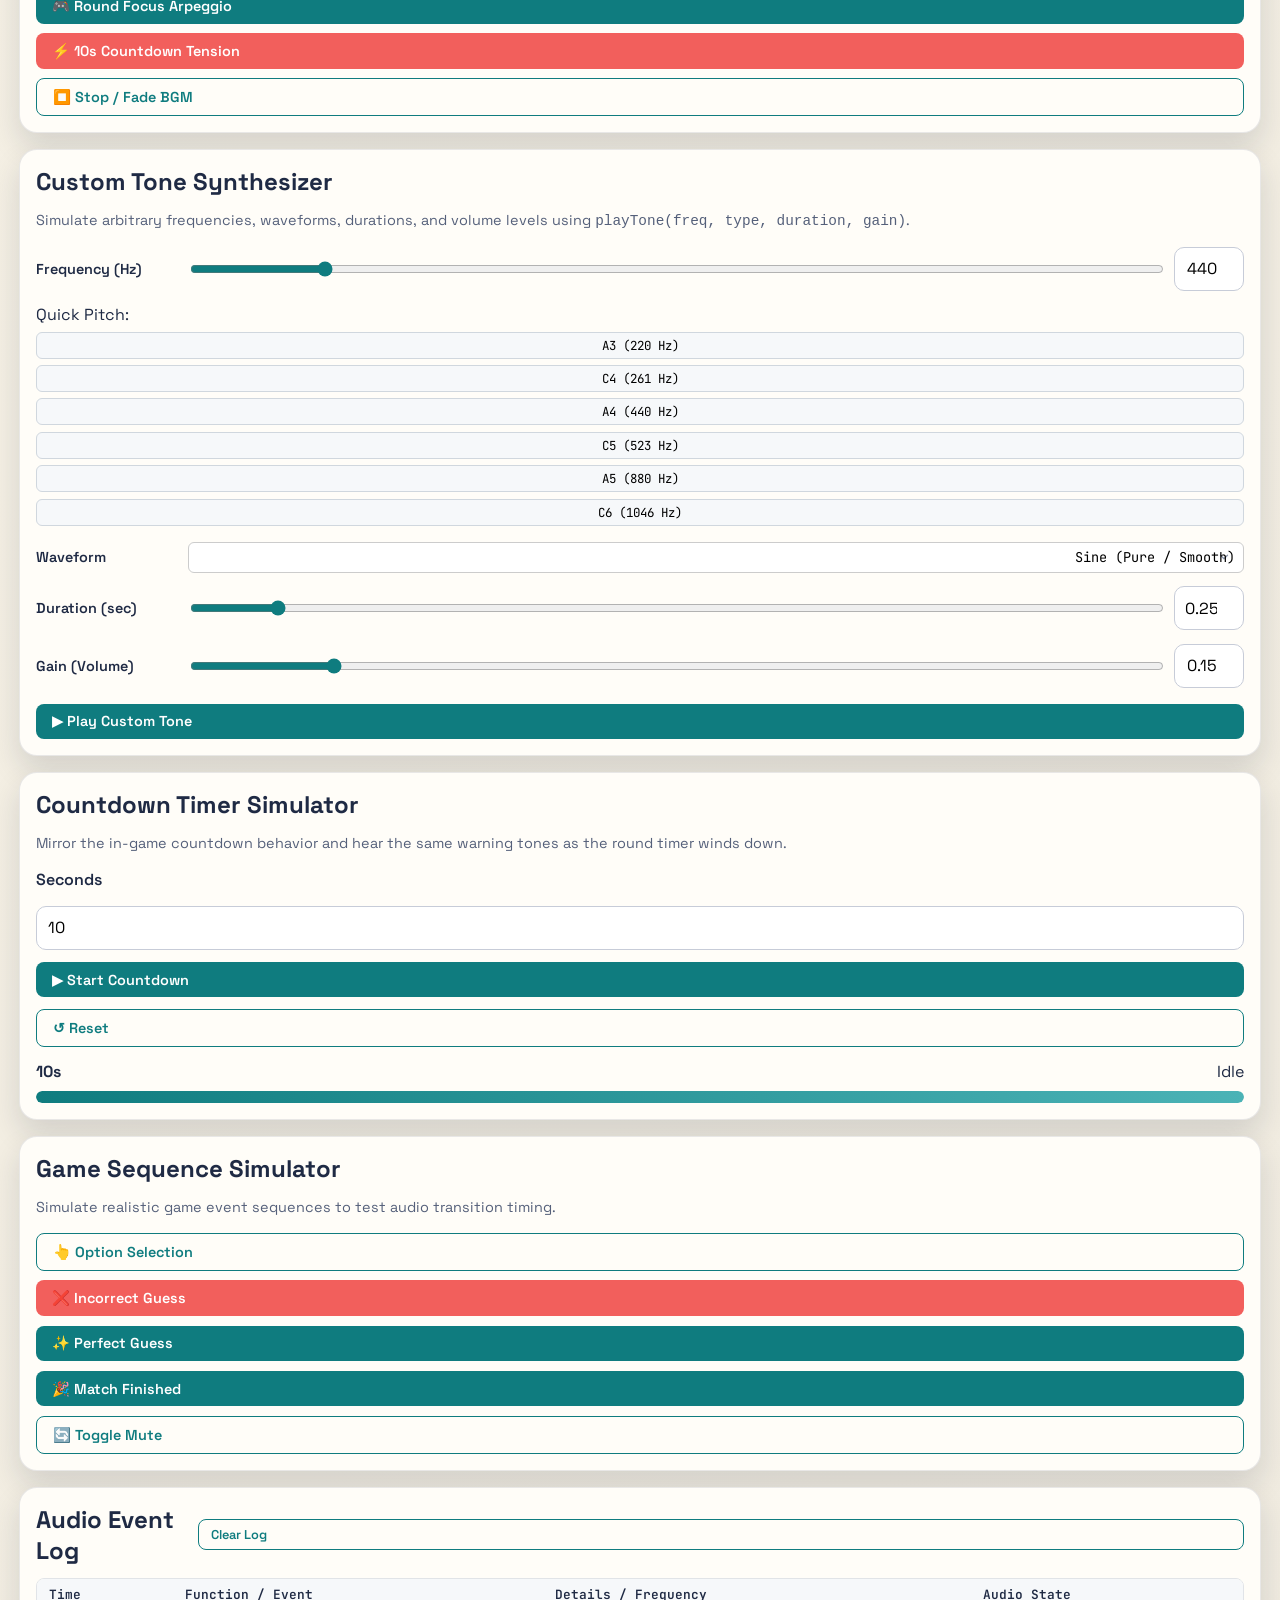
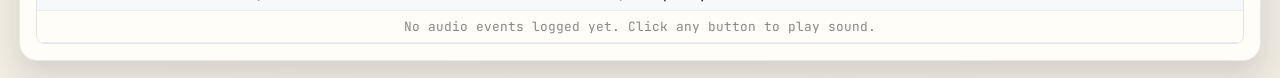
==== commit e0735ad4: "prepare music improvements" ====
--- a/static/audio-playground.html
+++ b/static/audio-playground.html
@@ -368,16 +368,22 @@
         <h1>Audio Testing Playground</h1>
         <p>Simulate, audit, and custom-synthesize sound effects for SnapGuess</p>
       </div>
-      <button type="button" id="audio-toggle-btn" class="audio-toggle-btn" title="Toggle Sound Effects" aria-label="Toggle Sound Effects">
-        <span id="audio-icon">🔊</span>
-      </button>
+      <div style="display: flex; gap: 0.5rem; align-items: center;">
+        <button type="button" id="audio-toggle-btn" class="audio-toggle-btn" title="Toggle Sound Effects" aria-label="Toggle Sound Effects">
+          <span id="audio-icon">🔊</span>
+        </button>
+        <button type="button" id="music-toggle-btn" class="audio-toggle-btn music-toggle-btn" title="Toggle Soundtrack" aria-label="Toggle Soundtrack">
+          <span id="music-icon">🎵</span>
+        </button>
+      </div>
     </header>
 
     <!-- Audio Context & System Status Bar -->
     <div class="status-bar">
       <div class="status-items">
         <span>Audio Status:</span>
-        <span id="audio-enabled-badge" class="badge badge-running">🔊 Enabled</span>
+        <span id="audio-enabled-badge" class="badge badge-running">🔊 SFX: Active</span>
+        <span id="music-enabled-badge" class="badge badge-running">🎵 BGM: Active</span>
         <span id="audio-ctx-badge" class="badge badge-suspended">AudioContext: Suspended</span>
       </div>
       <button type="button" id="unlock-audio-btn" class="btn-sim btn-sim-outline">
@@ -487,6 +493,49 @@
           </div>
           <button type="button" id="play-fanfare-btn" class="btn-sim">▶ Play Fanfare</button>
         </div>
+        <!-- Whoosh -->
+        <div class="preset-card">
+          <div>
+            <div class="preset-header">
+              <h3 class="preset-title">💨 Screen Whoosh</h3>
+              <span class="preset-badge">playTransitionWhoosh()</span>
+            </div>
+            <p class="preset-desc">Subtle bandpass frequency sweep triggered when transitioning between game views and hub screens.</p>
+            <div class="preset-meta">240 ➔ 750 ➔ 180 Hz • Bandpass Filter • 0.14s • Gain 0.05</div>
+          </div>
+          <button type="button" id="play-whoosh-btn" class="btn-sim">▶ Play Whoosh</button>
+        </div>
+
+        <!-- Tap Blip -->
+        <div class="preset-card">
+          <div>
+            <div class="preset-header">
+              <h3 class="preset-title">👆 UI Tap Blip</h3>
+              <span class="preset-badge">playTapSound()</span>
+            </div>
+            <p class="preset-desc">Ultra-fast micro-click confirmation played when selecting modes, date dropdowns, or filters.</p>
+            <div class="preset-meta">680 ➔ 340 Hz • Sine • 0.025s • Gain 0.06</div>
+          </div>
+          <button type="button" id="play-tap-btn" class="btn-sim">▶ Play Tap Blip</button>
+        </div>
+      </div>
+    </section>
+
+    <!-- Procedural Soundtrack (BGM) Sequencer -->
+    <section class="card">
+      <div style="display: flex; justify-content: space-between; align-items: center; flex-wrap: wrap; gap: 0.5rem;">
+        <div>
+          <h2 style="margin: 0;">Procedural Soundtrack (BGM)</h2>
+          <p class="preset-desc" style="margin: 0.25rem 0 0 0;">Preview procedural mood transitions synthesised at runtime via Web Audio API.</p>
+        </div>
+        <span id="bgm-mood-badge" class="badge badge-suspended">Mood: Idle</span>
+      </div>
+
+      <div class="sim-buttons" style="margin-top: 1rem;">
+        <button type="button" id="bgm-mood-lobby-btn" class="btn-sim">🛋️ Lobby / Menu Pad</button>
+        <button type="button" id="bgm-mood-game-btn" class="btn-sim">🎮 Round Focus Arpeggio</button>
+        <button type="button" id="bgm-mood-tension-btn" class="btn-sim btn-sim-alt">⚡ 10s Countdown Tension</button>
+        <button type="button" id="bgm-mood-stop-btn" class="btn-sim btn-sim-outline">⏹️ Stop / Fade BGM</button>
       </div>
     </section>
 
--- a/static/css/style.css
+++ b/static/css/style.css
@@ -10,6 +10,7 @@
 @import "./components/maps.css";
 @import "./components/leaderboard.css";
 @import "./components/modals.css";
+@import "./components/dialog.css";
 @import "./components/multi_select.css";
 @import "./components/filters.css";
 @import "./components/hub_header.css";
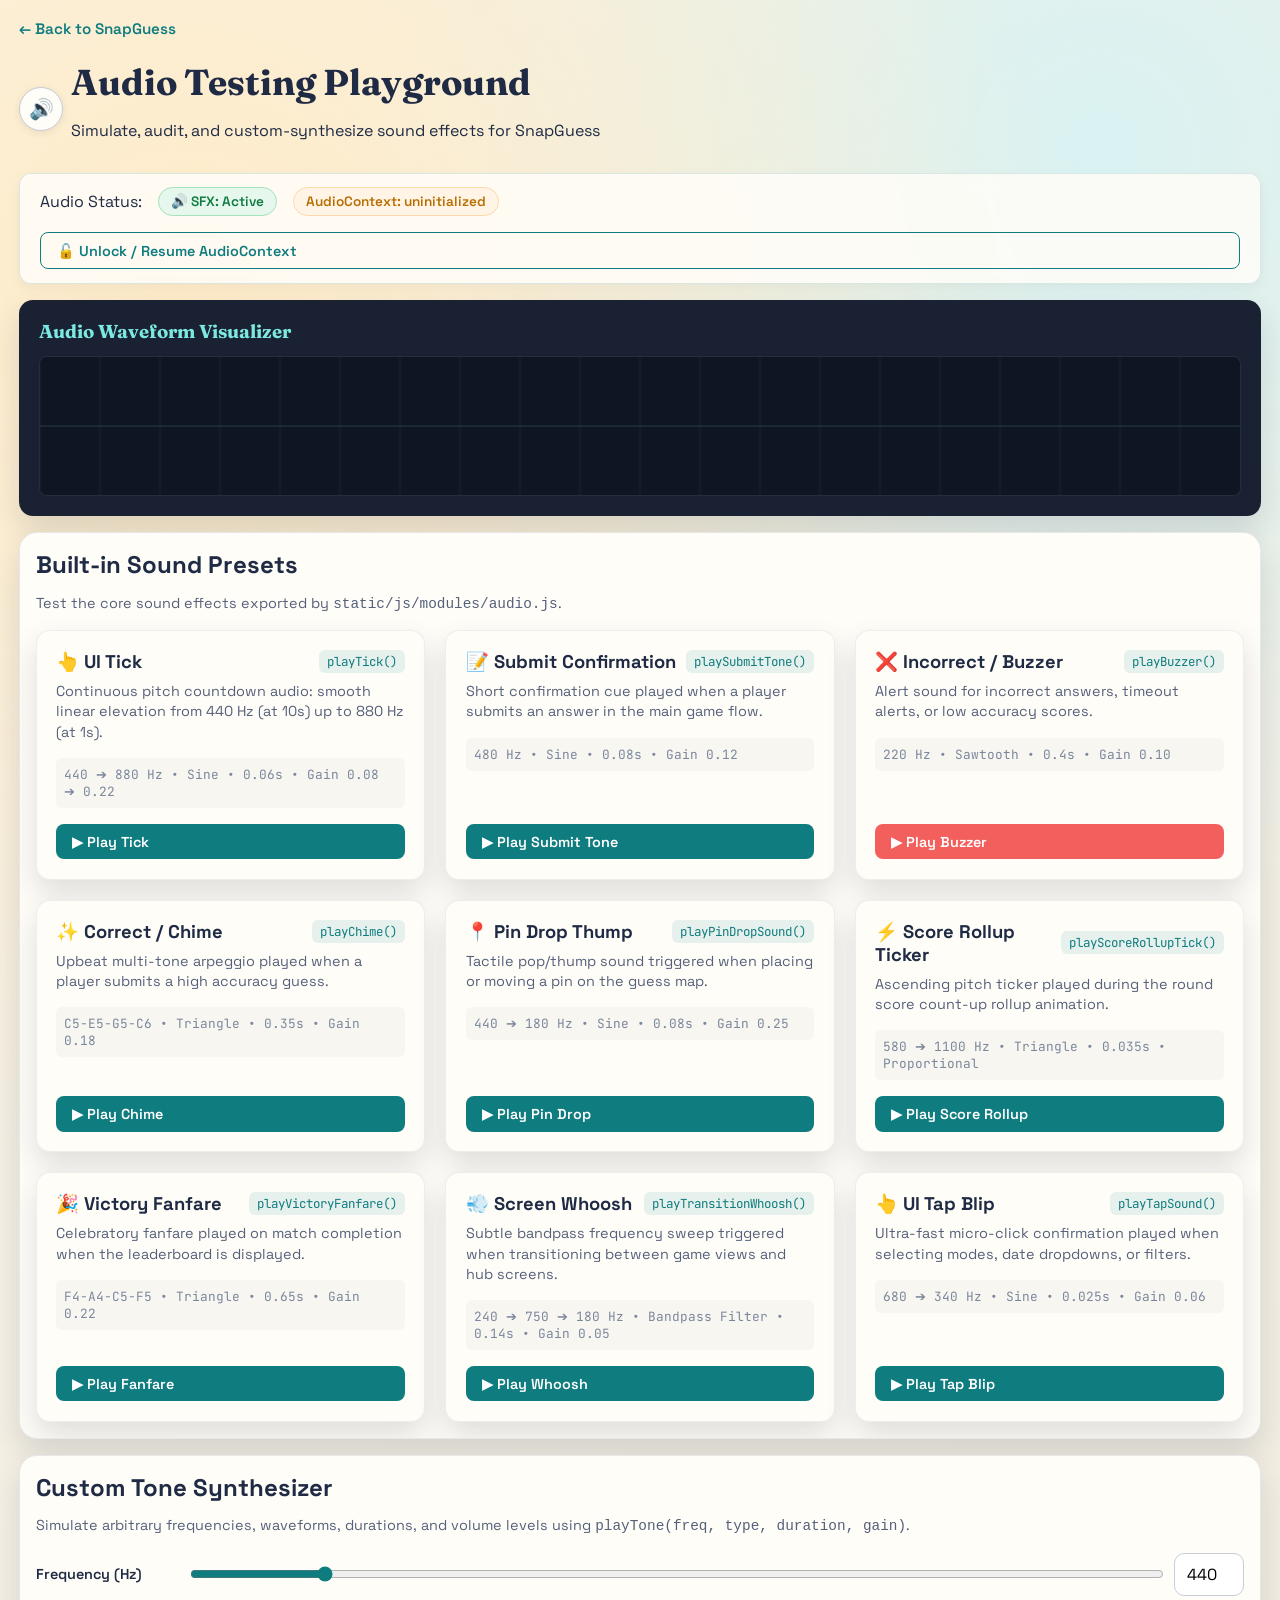
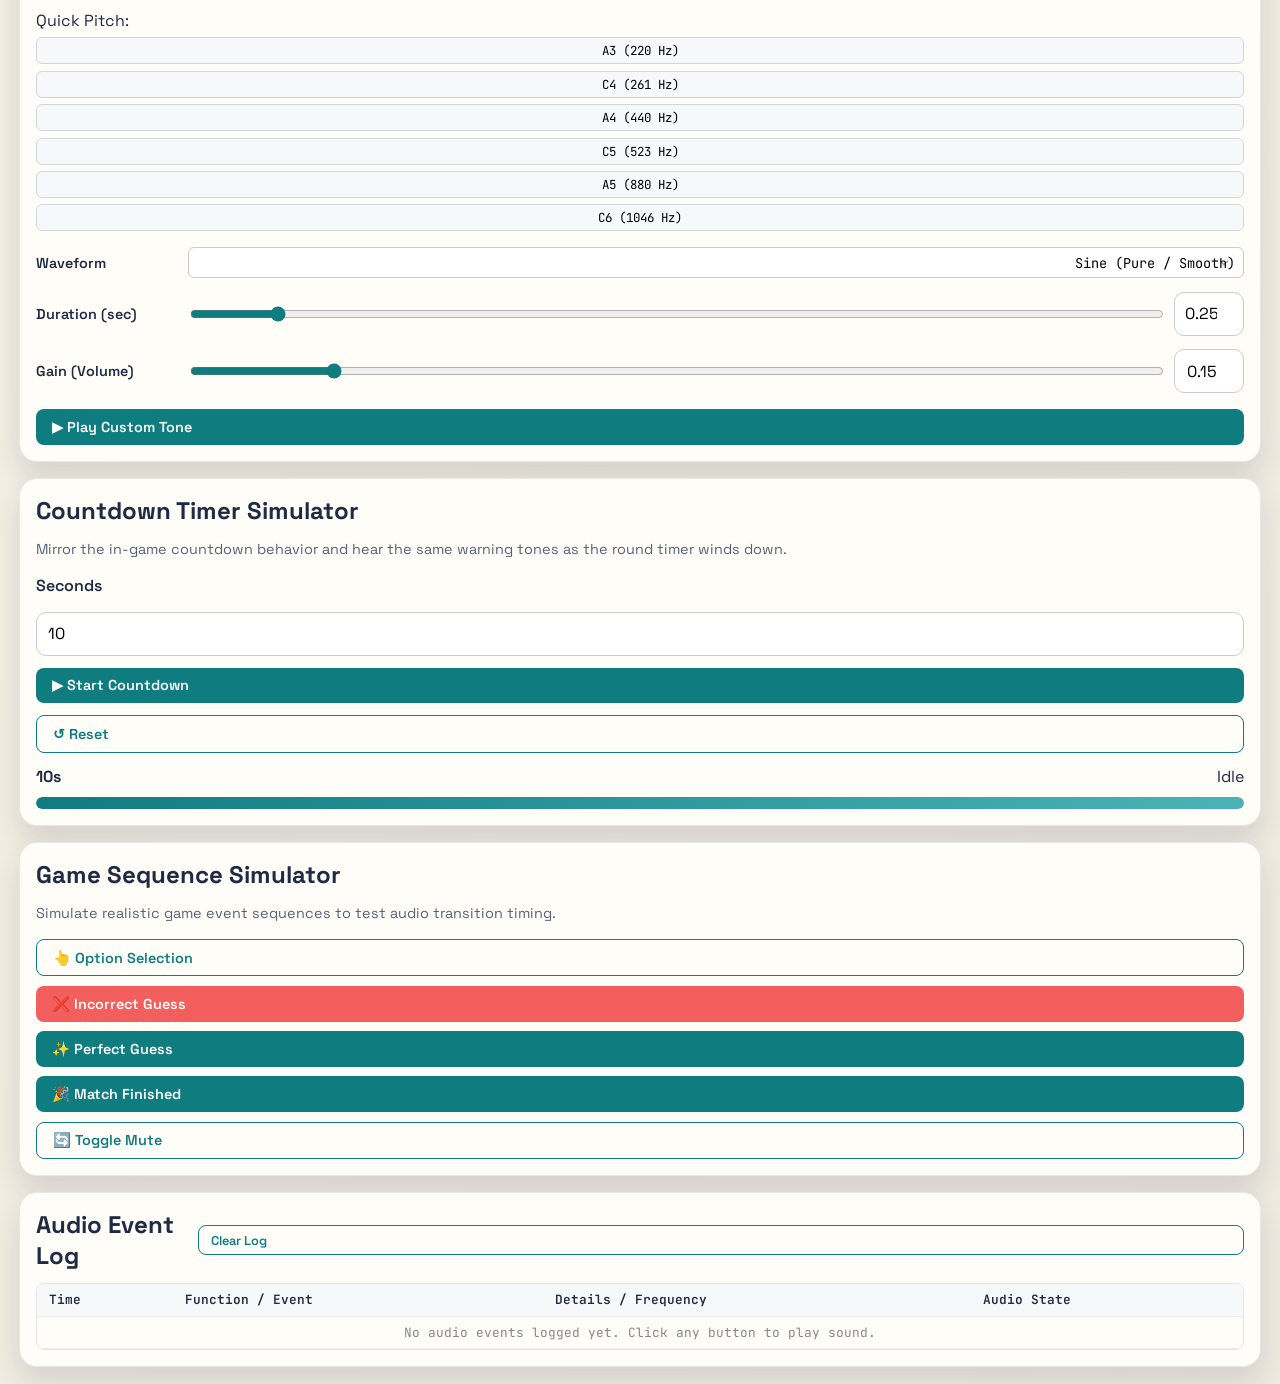
==== commit 5c90c661: "revert soundtrack" ====
--- a/static/audio-playground.html
+++ b/static/audio-playground.html
@@ -372,9 +372,6 @@
         <button type="button" id="audio-toggle-btn" class="audio-toggle-btn" title="Toggle Sound Effects" aria-label="Toggle Sound Effects">
           <span id="audio-icon">🔊</span>
         </button>
-        <button type="button" id="music-toggle-btn" class="audio-toggle-btn music-toggle-btn" title="Toggle Soundtrack" aria-label="Toggle Soundtrack">
-          <span id="music-icon">🎵</span>
-        </button>
       </div>
     </header>
 
@@ -383,7 +380,6 @@
       <div class="status-items">
         <span>Audio Status:</span>
         <span id="audio-enabled-badge" class="badge badge-running">🔊 SFX: Active</span>
-        <span id="music-enabled-badge" class="badge badge-running">🎵 BGM: Active</span>
         <span id="audio-ctx-badge" class="badge badge-suspended">AudioContext: Suspended</span>
       </div>
       <button type="button" id="unlock-audio-btn" class="btn-sim btn-sim-outline">
@@ -518,24 +514,6 @@
           </div>
           <button type="button" id="play-tap-btn" class="btn-sim">▶ Play Tap Blip</button>
         </div>
-      </div>
-    </section>
-
-    <!-- Procedural Soundtrack (BGM) Sequencer -->
-    <section class="card">
-      <div style="display: flex; justify-content: space-between; align-items: center; flex-wrap: wrap; gap: 0.5rem;">
-        <div>
-          <h2 style="margin: 0;">Procedural Soundtrack (BGM)</h2>
-          <p class="preset-desc" style="margin: 0.25rem 0 0 0;">Preview procedural mood transitions synthesised at runtime via Web Audio API.</p>
-        </div>
-        <span id="bgm-mood-badge" class="badge badge-suspended">Mood: Idle</span>
-      </div>
-
-      <div class="sim-buttons" style="margin-top: 1rem;">
-        <button type="button" id="bgm-mood-lobby-btn" class="btn-sim">🛋️ Lobby / Menu Pad</button>
-        <button type="button" id="bgm-mood-game-btn" class="btn-sim">🎮 Round Focus Arpeggio</button>
-        <button type="button" id="bgm-mood-tension-btn" class="btn-sim btn-sim-alt">⚡ 10s Countdown Tension</button>
-        <button type="button" id="bgm-mood-stop-btn" class="btn-sim btn-sim-outline">⏹️ Stop / Fade BGM</button>
       </div>
     </section>
 
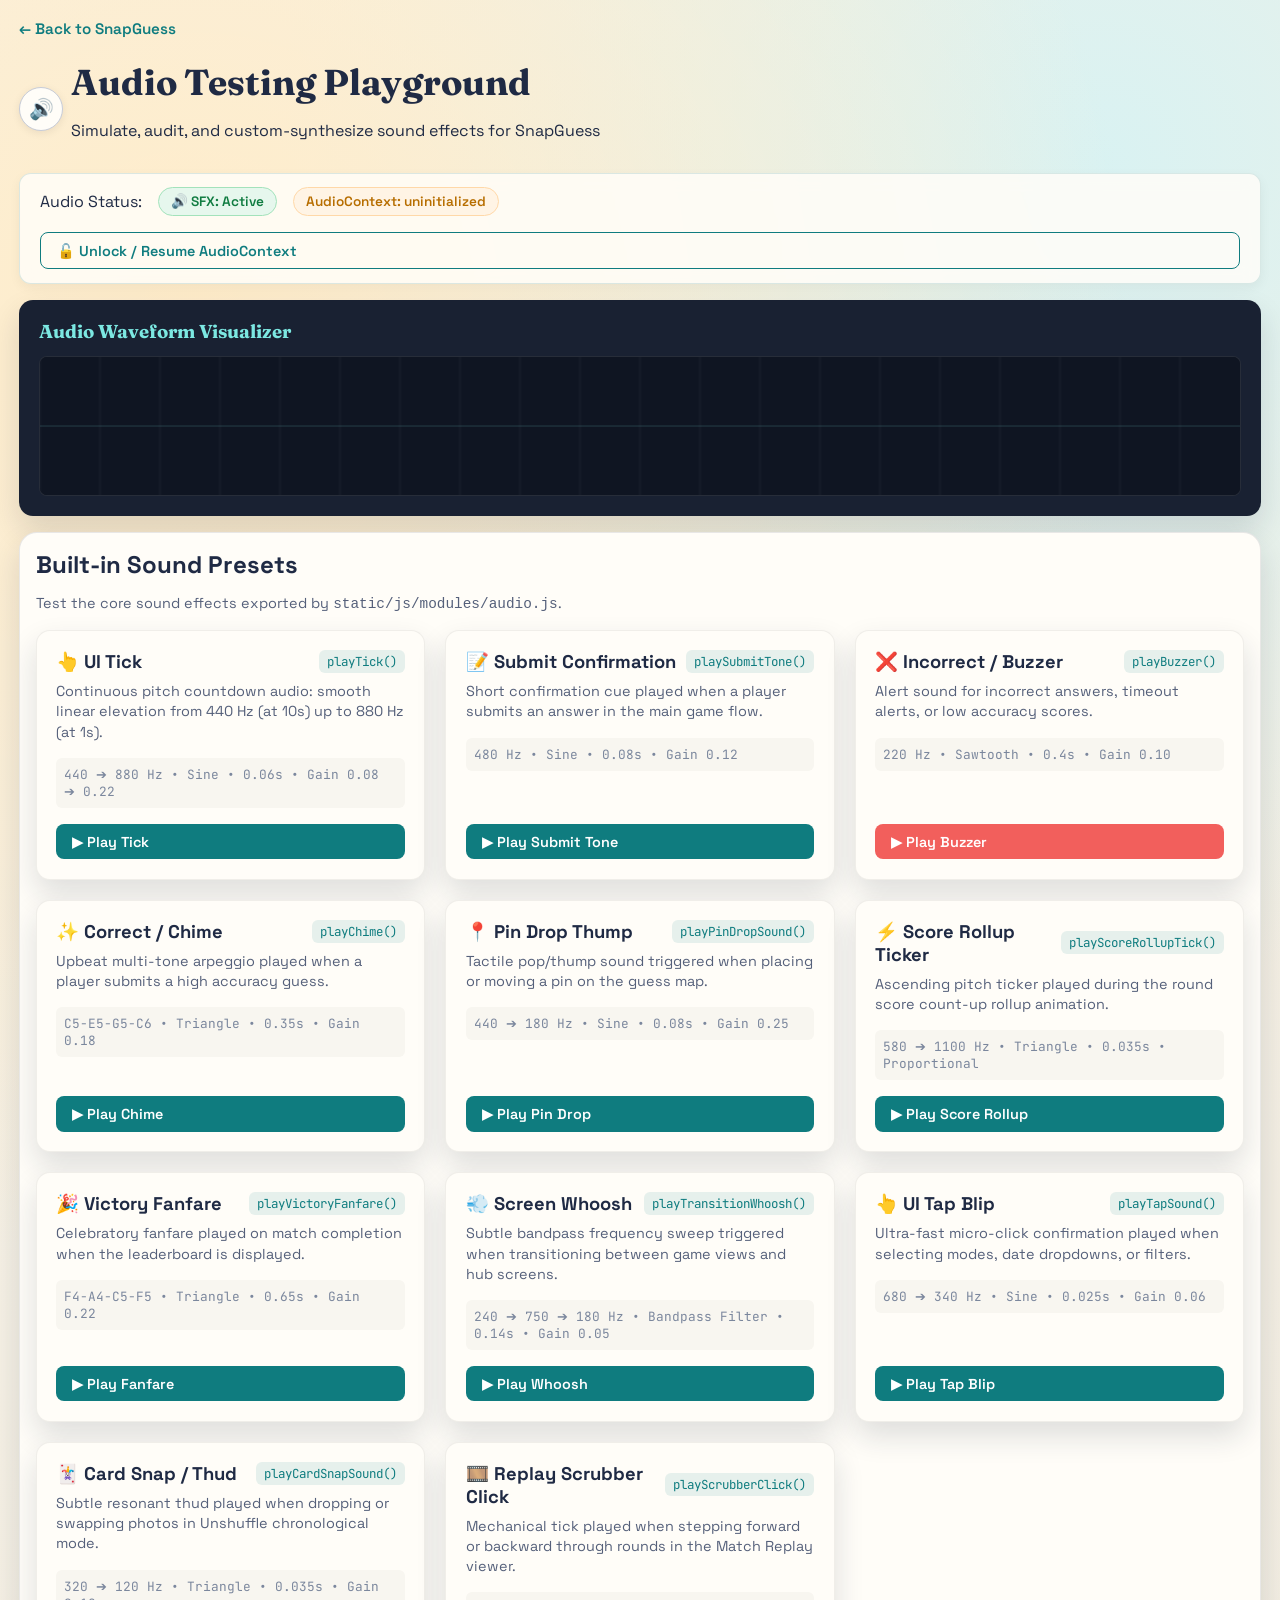
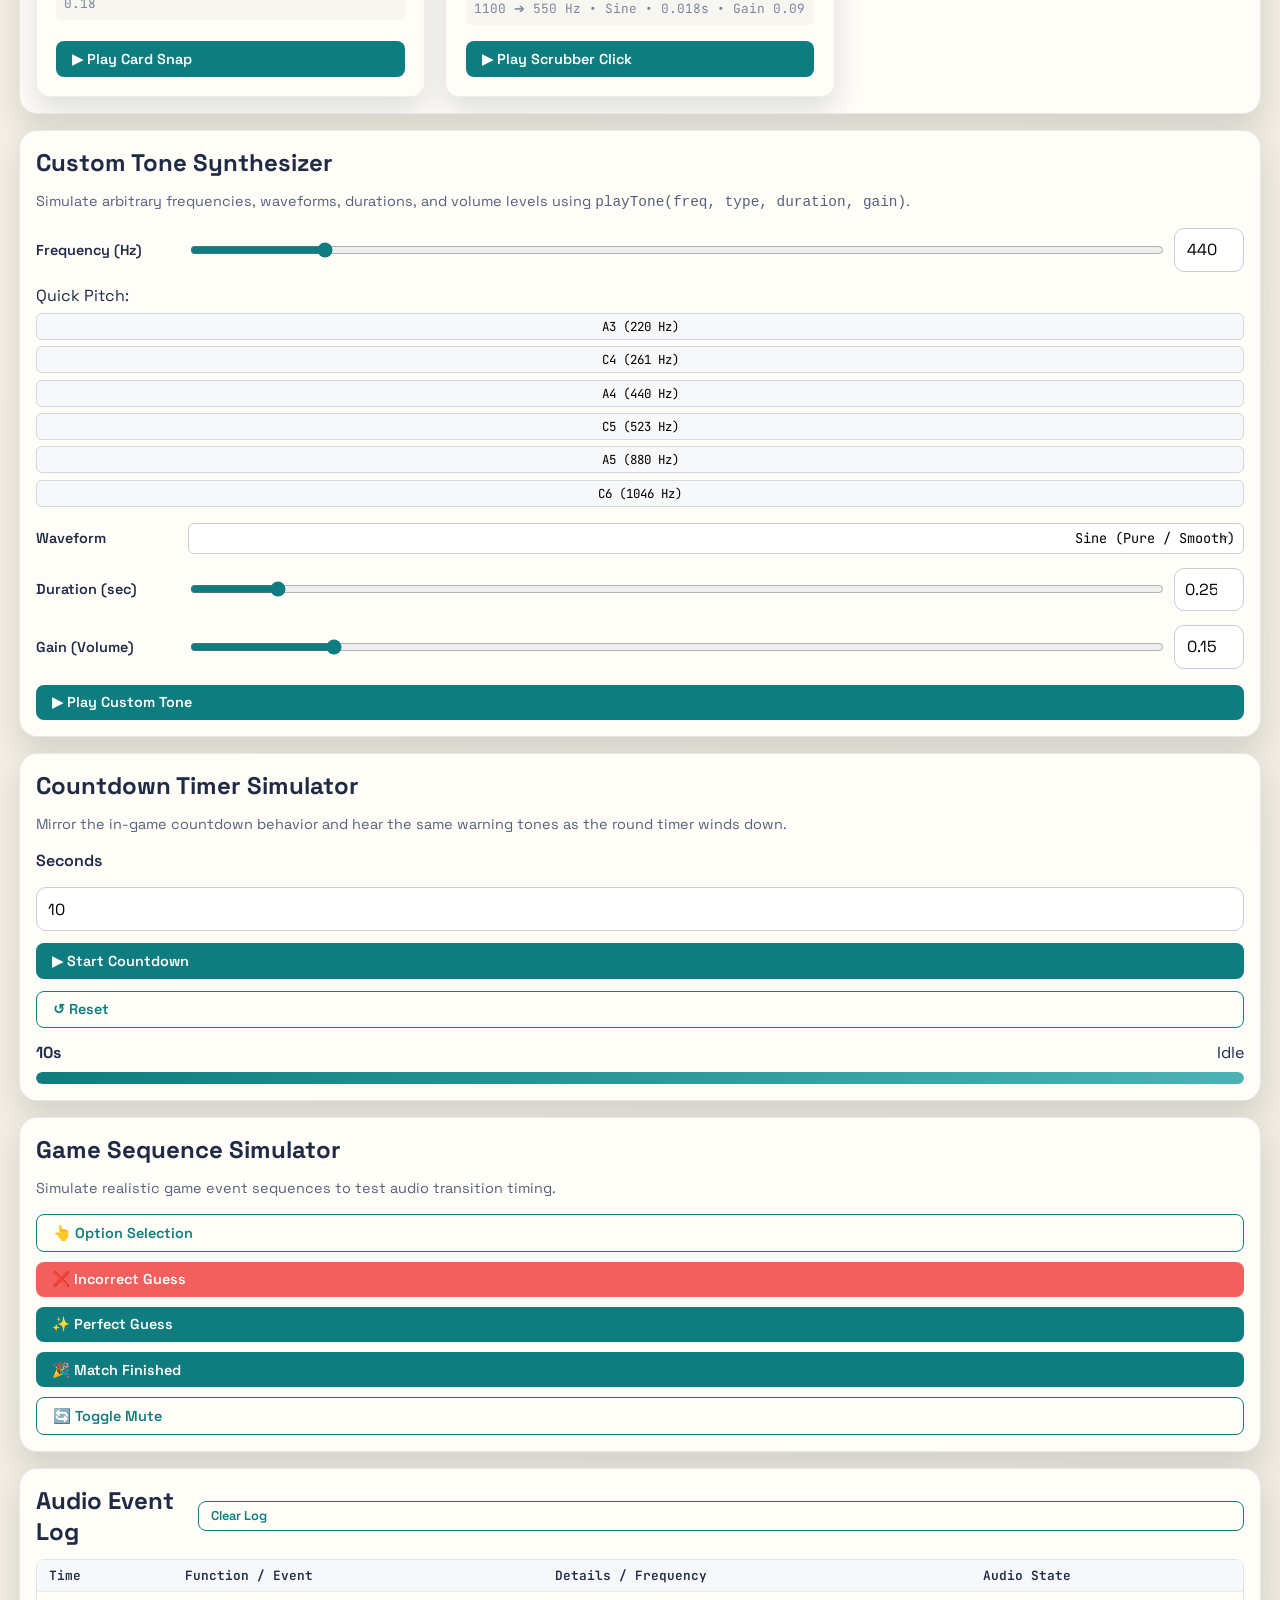
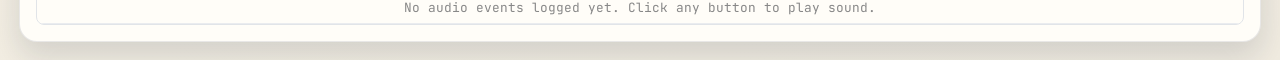
==== commit 0f59e44b: "feat(audio): add card snap and replay scrubber tactile sound cues" ====
--- a/static/audio-playground.html
+++ b/static/audio-playground.html
@@ -514,6 +514,32 @@
           </div>
           <button type="button" id="play-tap-btn" class="btn-sim">▶ Play Tap Blip</button>
         </div>
+
+        <!-- Card Snap -->
+        <div class="preset-card">
+          <div>
+            <div class="preset-header">
+              <h3 class="preset-title">🃏 Card Snap / Thud</h3>
+              <span class="preset-badge">playCardSnapSound()</span>
+            </div>
+            <p class="preset-desc">Subtle resonant thud played when dropping or swapping photos in Unshuffle chronological mode.</p>
+            <div class="preset-meta">320 ➔ 120 Hz • Triangle • 0.035s • Gain 0.18</div>
+          </div>
+          <button type="button" id="play-cardsnap-btn" class="btn-sim">▶ Play Card Snap</button>
+        </div>
+
+        <!-- Scrubber Click -->
+        <div class="preset-card">
+          <div>
+            <div class="preset-header">
+              <h3 class="preset-title">🎞️ Replay Scrubber Click</h3>
+              <span class="preset-badge">playScrubberClick()</span>
+            </div>
+            <p class="preset-desc">Mechanical tick played when stepping forward or backward through rounds in the Match Replay viewer.</p>
+            <div class="preset-meta">1100 ➔ 550 Hz • Sine • 0.018s • Gain 0.09</div>
+          </div>
+          <button type="button" id="play-scrubber-btn" class="btn-sim">▶ Play Scrubber Click</button>
+        </div>
       </div>
     </section>
 
